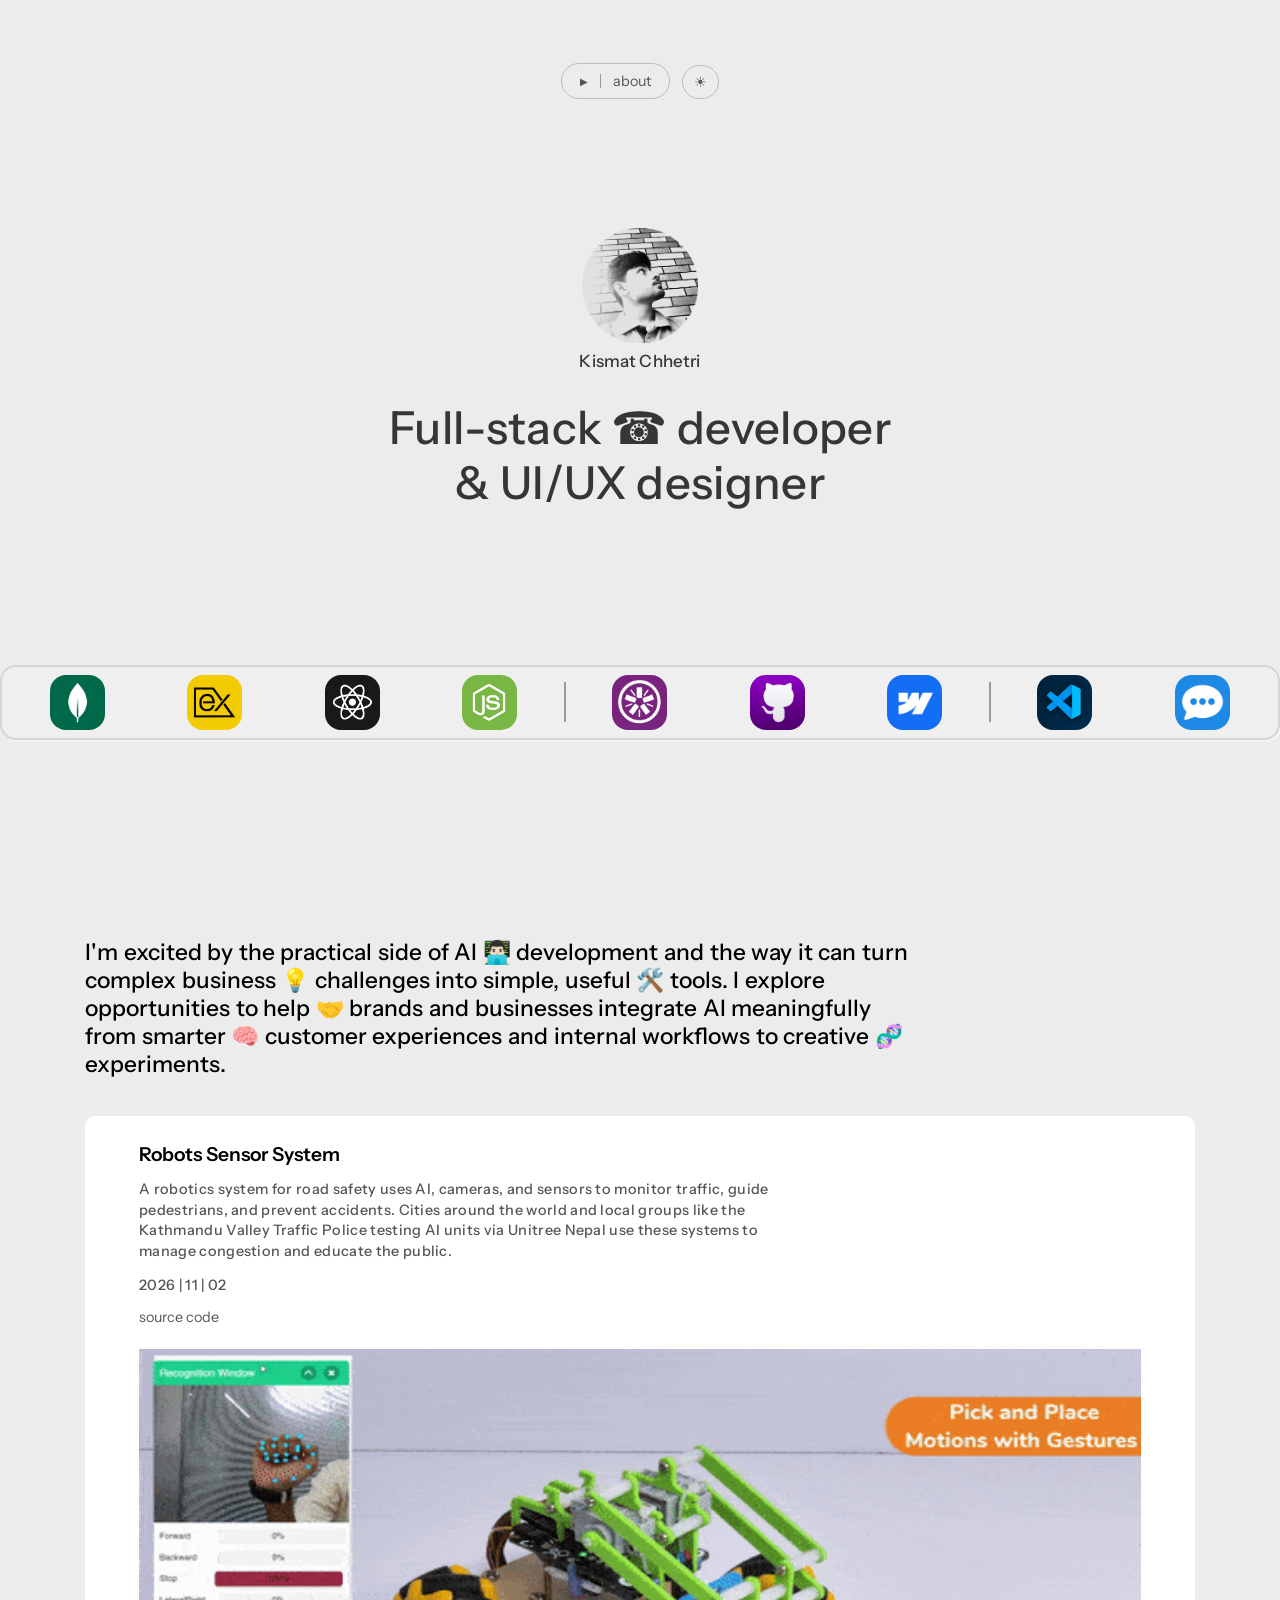
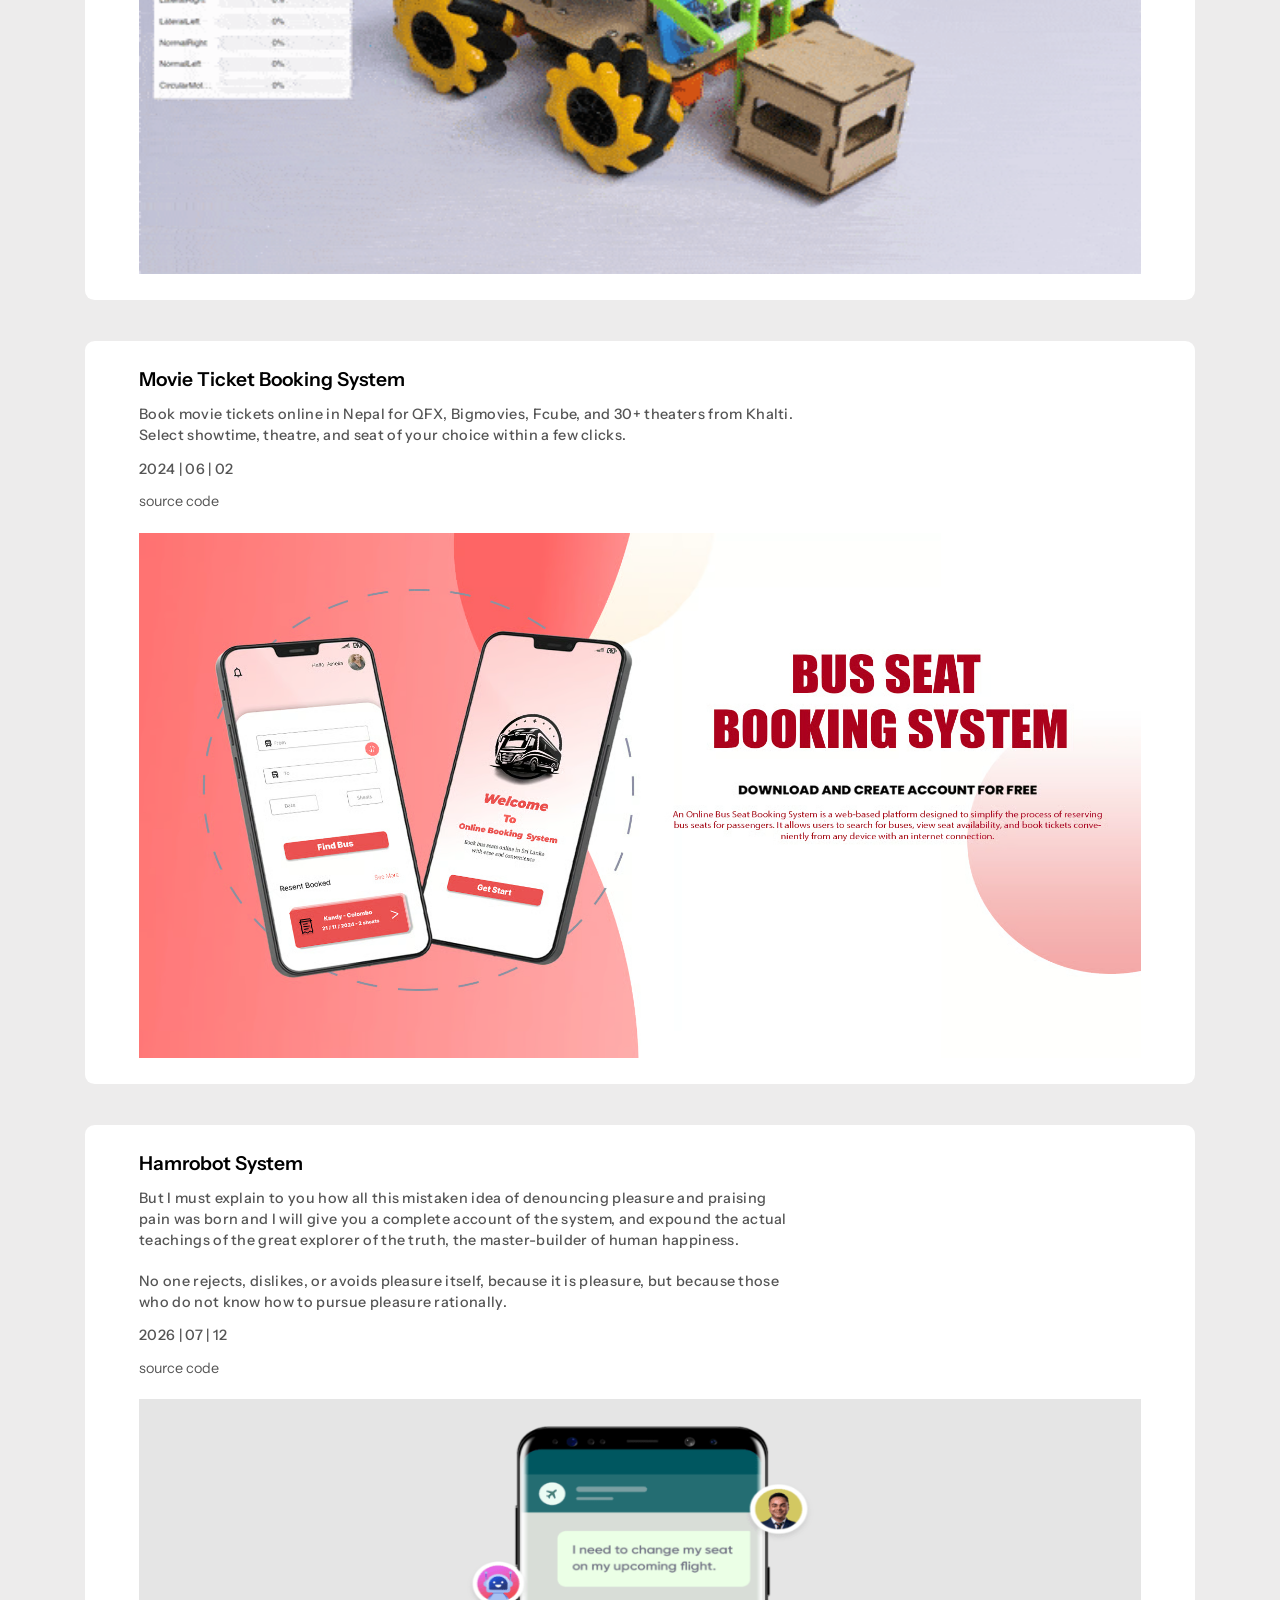
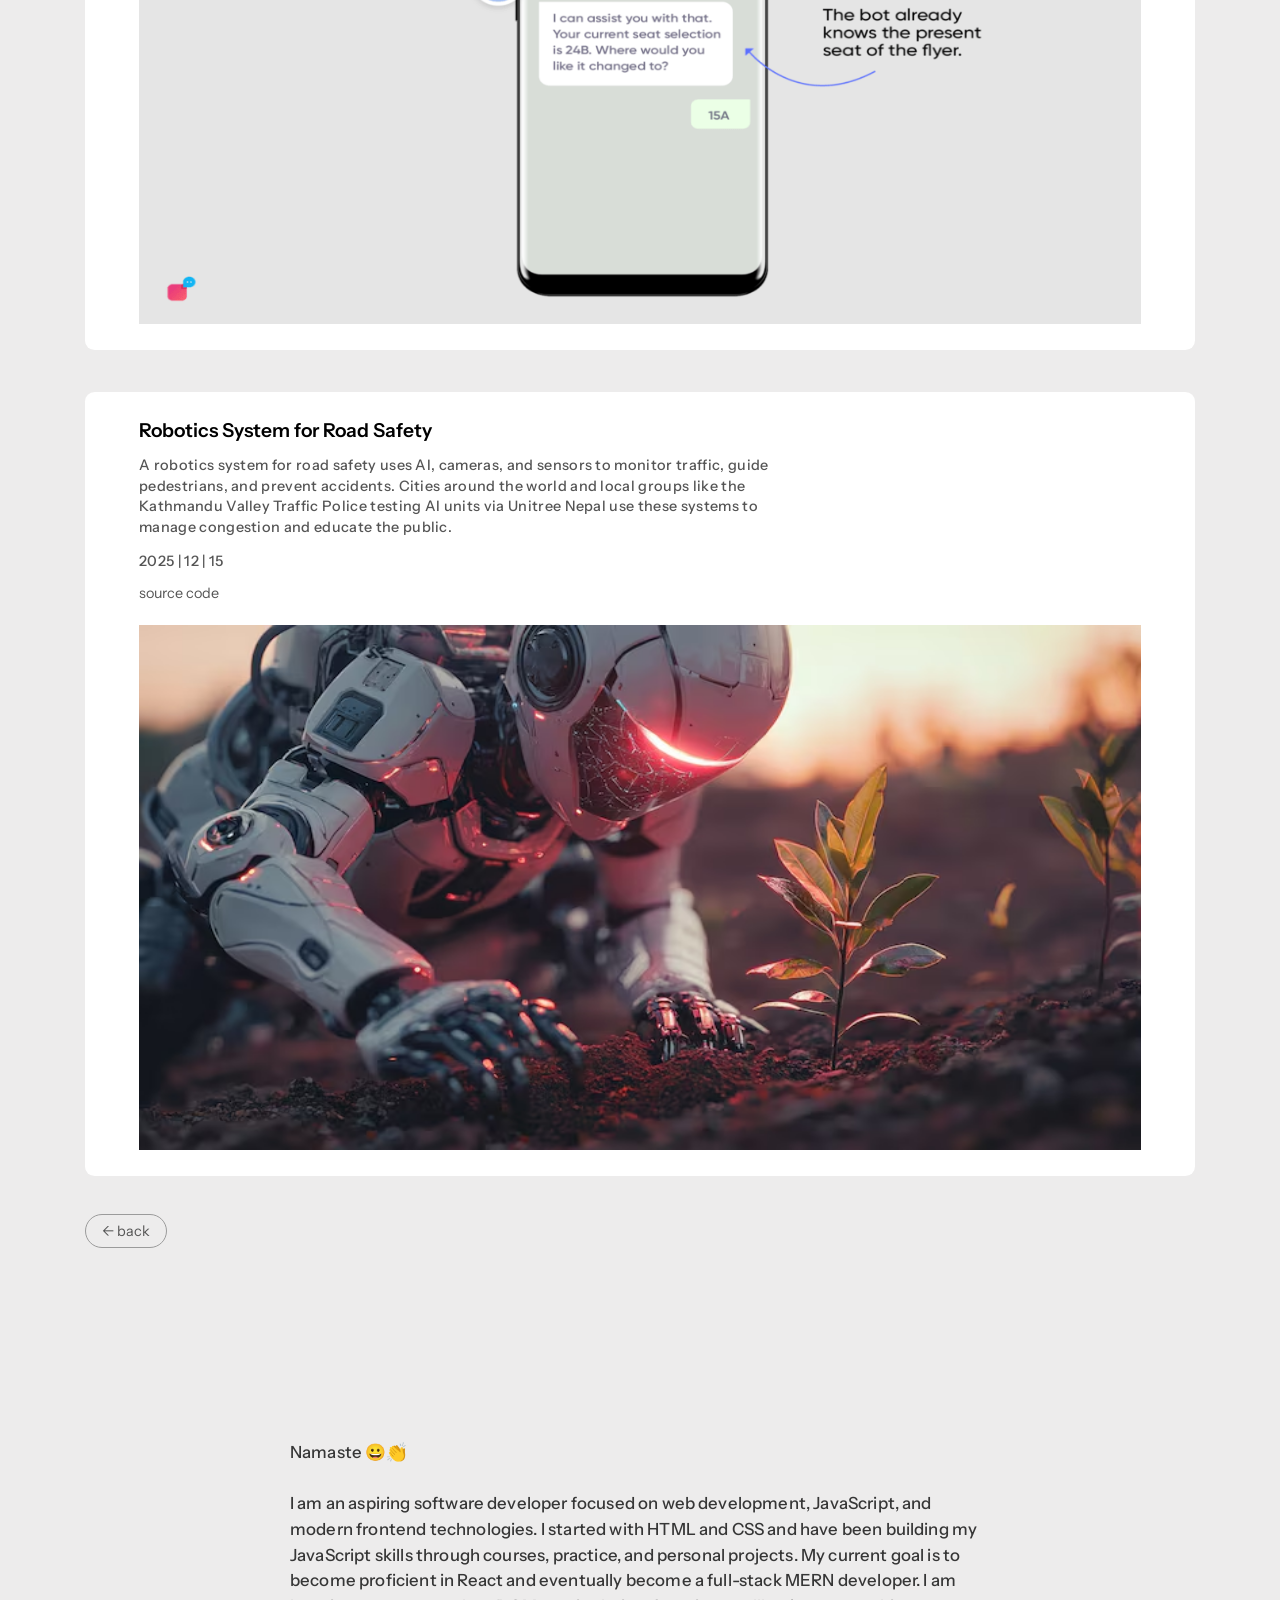
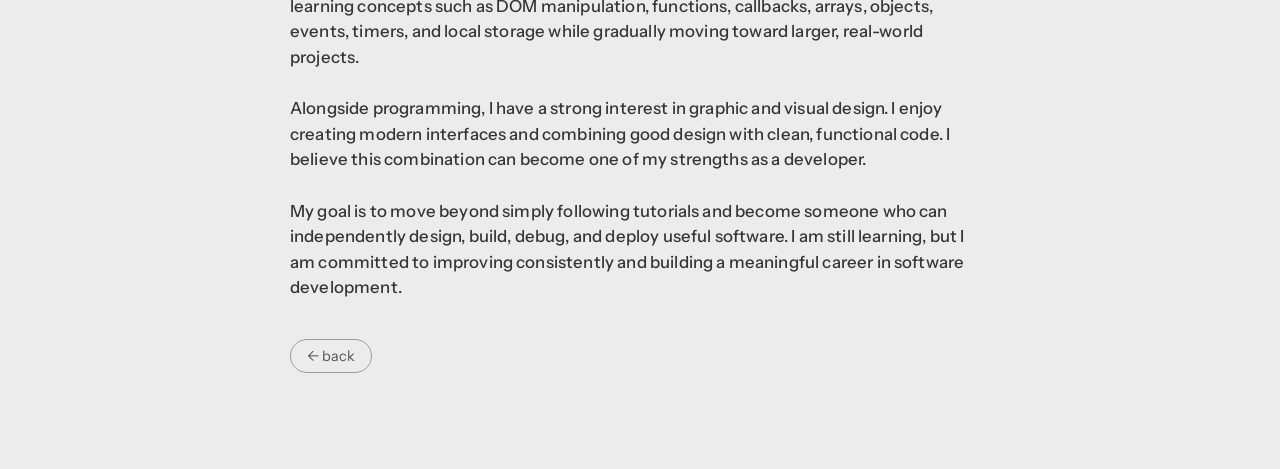
==== index.html @ e12949d9 "audio loop and spike image made" ====
<!DOCTYPE html>
<html lang="en">
<head>
    <meta charset="UTF-8">
    <meta name="viewport" content="width=device-width, initial-scale=1.0">
    <title>Portfolio</title>
    

    <link rel="preconnect" href="https://fonts.googleapis.com">
    <link rel="preconnect" href="https://fonts.gstatic.com" crossorigin>
    <link href="https://fonts.googleapis.com/css2?family=Instrument+Sans:ital,wght@0,400..700;1,400..700&display=swap" rel="stylesheet">

    <link rel="stylesheet" href="style.css">  <link rel="icon" type="image/x-icon" href="images/icons/favicon.png">


</head>
<body>


    <!-- nav started -->
    <nav>
    <div class="left-nav">
        <ul>
            <li>
                <p class="entity play-button"><span>&#9654;</span></p>
            </li>
            <hr>
            <li>
                <p class="about-link">about</p>
            </li>
        </ul>
    </div>
    <div class="right-nav">
        <p>&#9728;</p>
    </div>
    </nav>


    <header>
    <!-- main started -->
     <main>
    <div class="main-image">
        <img src="images/main-profile.png" alt="Profile Image">
        <h4 class="main-image-h4">Kismat Chhetri</h4>
        <p class="random-message"></p>
    </div>
    <div class="main-text">
        <h1><span>Full-stack</span> <span>&#9742;</span> <span>developer</span></h1>
        <h1>& UI/UX designer</h1>
    </div>
     </main>


     <!-- footer started -->
    <footer>
        <div class="footer-container">

        <div class="footer-skill">
            <img src="images/icons/mangodb.png" alt="">
            <p class="footer-image-text">Figma</p>
        </div>
        <div class="footer-skill">
            <img src="images/icons/express.png" alt="">
            <p class="footer-image-text">Figma</p>
        </div>
        <div class="footer-skill">
            <img src="images/icons/react.png" alt="" >
            <p class="footer-image-text">Figma</p>
        </div>
        <div class="footer-skill">
        <img src="images/icons/node.png" alt="">
        <p class="footer-image-text">Figma</p>
        </div>
        <hr>
        <div class="footer-skill">
            <img src="images/icons/jasmine.png" alt="">
            <p class="footer-image-text">Figma</p>
        </div>
        <div class="footer-skill">
        <img src="images/icons/github.png" alt="">
        <p class="footer-image-text">Figma</p>
        </div>
        <div class="footer-skill">
        <img src="images/icons/webflow.png" alt="">
        <p class="footer-image-text">Figma</p>  
        </div>
        <hr>
        <div class="footer-skill">
        <img src="images/icons/vscode.png" alt="">
        <p class="footer-image-text">Figma</p>    
        </div>

        <div class="footer-skill">
        <img src="images/icons/message.png" alt="">
        <p class="footer-image-text">Figma</p>   
        </div>

        </div>
    </footer>
   </header>
   

   <!-- section started -->
   
   <section>
    <div class="section-top-text">
        <h2>I'm excited by the practical side of AI 👨🏻‍💻 development and the way it can turn complex business 💡 challenges into simple, useful 🛠️ tools. I explore opportunities to help 🤝 brands and businesses integrate AI meaningfully from smarter 🧠 customer experiences and internal workflows to creative 🧬 experiments.</h2>
    </div>
    
    <div class="section-projects">

    <!-- from script -->

    </div>

    <div class="section-back">
        <button><p>&#8592; back</p></button>
    </div>
    </section>
     
    <article>
    <div class="about-text">
     <h4>Namaste 😀👏
        <br><br>
        I am an aspiring software developer focused on web development, JavaScript, and modern frontend technologies. I started with HTML and CSS and have been building my JavaScript skills through courses, practice, and personal projects.

    My current goal is to become proficient in React and eventually become a full-stack MERN developer. I am learning concepts such as DOM manipulation, functions, callbacks, arrays, objects, events, timers, and local storage while gradually moving toward larger, real-world projects.
    <br><br>
    Alongside programming, I have a strong interest in graphic and visual design. I enjoy creating modern interfaces and combining good design with clean, functional code. I believe this combination can become one of my strengths as a developer.
    <br><br>
    My goal is to move beyond simply following tutorials and become someone who can independently design, build, debug, and deploy useful software. I am still learning, but I am committed to improving consistently and building a meaningful career in software development.</h4>
    </div>

      <div class="section-back last-button">
        <button><p>&#8592; back</p></button>
    </div>
    </article>

    <script src="mode.js"></script>
    <script src="button-click-effect.js"></script>
    <script src="messages.js"></script>
    <script src="script.js"></script>
</body>
</html>
---- style.css ----
@import "toggle.css";

*{
    box-sizing: border-box;
    padding: 0;
    margin: 0;
    scroll-behavior: smooth;
    list-style: none;
    text-decoration: none;
    font-family: "Instrument Sans", sans-serif;
}

:root{
     --background-color:#edecec;
     --p-color: #555555;
    --nav-border-color:rgb(155, 155, 155);
    --h1-color: rgb(54, 54, 54);
    --h4-color: rgb(58, 58, 58);
     --p-font: 0.9rem;
}

body{
    background-color: var(--background-color);
}

p{
    color: var(--p-color);
    cursor: pointer;
    font-size: var(--p-font);
}

h1{
    color: var(--h1-color);
    font-weight: 500;
    font-size: 1.7rem;
    font-size: clamp(1.7rem, 1.3199999999999998rem + 1.9000000000000004vw, 3.6rem);
    letter-spacing:0.02rem;
    text-align: center;
    
}
h2{
    font-size: 1rem;
    font-size: clamp(1rem, 0.86rem + 0.7vw, 1.7rem);
    font-weight: 500;
    word-spacing: 0.1rem;
    width:75%;
}
h3{
    font-size: 1.125rem;
    font-size: clamp(1.125rem, 1.1rem + 0.125vw, 1.25rem);
    font-weight: 600;
}
h4{
    font-weight:500;
    font-size: 1rem;
    font-size: clamp(1rem, 0.98rem + 0.10000000000000009vw, 1.1rem);
    letter-spacing: 0.01rem;
    text-align: center;
    color: var(--h1-color);
}

h5{
    color: var(--p-color);
    cursor: pointer;
    font-size: var(--p-font);
    font-weight: 500;
}

.entity{
    font-size: 0.6rem;
}
nav hr{
    border: none;
    background-color:var(--nav-border-color);
    width: 0.8px;
    height: 14px;

}
/* nav css started*/
nav{
    height: 11vh;
    display: flex;
    justify-content: center;
    align-items: end;
    gap: 12px;
    /* background-color: gainsboro; */
}
nav ul {
    display: flex;
    align-items: center;
    padding: 4px 12px;
    gap: 6px;
    background-color: rgba(237, 237, 237, 0.5);
    border: 1px solid  rgb(189, 189, 189);
    border-radius: 2rem;
}
nav ul li p{
    padding: 4px 6px;
    border-radius: 2rem;
}
nav ul li p:hover, .right-nav p:hover{
    background-color: #e1e1e1;
}

.right-nav{
    display: flex;
    align-items: center;
    justify-content: center;
    padding: 6px 9px;
    background-color: rgba(237, 237, 237, 0.5);
    border: 1px solid  rgb(189, 189, 189);
    border-radius: 2rem;
}
.right-nav p{
    padding: 1px 2px;
    border-radius: 2rem;
}

.play-button img{
    height: 14px;
    width: 14px;
}
/* main css started */
main{
    height:60vh;
    display: flex;
    flex-direction: column;
    align-items: center;
    justify-content: center;
    gap: 1.8rem;
    /* background-color: green; */
}

.main-image img{
    height: 115px;
    width: 115x;
    cursor: pointer;
}

.main-text h1{
    text-align: center;
}
.main-image{
    display: flex;
    flex-direction: column;
    align-items: center;
    justify-content: center;
    position: relative;
}
.random-message{
    background-color: rgba(207, 207, 207,0.4);
    border-bottom-left-radius: 1rem;
    border-top-right-radius: 1rem;
    padding: 8px 12px;
    position: absolute;
    top: -25%;
    left: -62%;
    display: none;
}
.main-image h4{
    margin-top: 0.5rem;
}


/* footer css started */

footer{
    height: 25vh;
}
.footer-container{
    display: grid;
    justify-self: center;
    padding: 8px 10px;
    margin-top: 1.6rem;
    background-color: rgb(241 241 241 / 70%);
    border: 2px solid rgb(212 212 212);
    box-shadow: 2px 2px 1px rgb(244, 244, 244);
    border-radius: 1rem;
   
    @media (width >= 200px){
    grid-template-columns: repeat(4,1fr);
    column-gap: 28px;
    row-gap: 22px;
    }
    @media (width >= 600px){
    grid-template-columns: repeat(4,1fr) 7px repeat(3,1fr) 7px repeat(2,1fr);
    gap: 6px;
    }
   
}
footer hr{
    align-self: center;
    justify-self: center;
    border: none;
    background-color:var(--nav-border-color);
    height: 40px;
    width: 1.6px;
    
}
footer img{
    height: 55px;
    width: 55px;
    transition: 0.3s ease-in-out;
    border-radius: 1rem;
}
.footer-skill{
    display: flex;
    flex-direction: column;
    justify-content: center;
    align-items: center;
    cursor: pointer;

}
.footer-skill:hover{
    padding: 0px 0.6px;
    transform: translateX(1.5px);
    transition: 0.4s ease-in-out;
}
.footer-skill img:hover{
    transform: scale(1.06);
}
.footer-image-text{
    display: none;
}


/* section css started */
section{
    display: grid;
    justify-content: center;

    margin-top: 3rem;
    row-gap: 2.4rem;

    @media(width >=200px){
    grid-template-columns: 24px 1fr 24px;
    }
    @media(width >=600px){
    grid-template-columns: 54px 1fr 54px;
    }
    @media(width >=1200px){
    grid-template-columns: 1fr 1110px 1fr;
    }
}

.section-top-text{
  grid-column: 2/3;

}
.section-projects{
  grid-column: 2/3;
  display: grid;
  gap: 2.6rem;
  
}

.section-projects-list{
    background-color: rgb(255, 255, 255);
    padding: 26px 54px;
    border-radius: 0.6rem;
    display: grid;
    gap: 0.8rem;
}
.section-projects-list h5{
  width: 66%;
  letter-spacing: 0.02rem;
  line-height: 1.3rem;
}

.section-projects-list img{
 width: 100%;
 height: 525px;
 margin-top: 0.6rem;
}

.section-back{
  grid-column: 2/3;
}
.section-back button{
    padding: 7px 16px;
	border: 1px solid var(--nav-border-color);
    border-radius:2rem ;
    background: none;
    margin-bottom: 6rem;
}


/* header{
    display:none ;
}

section{
    display:none ;
} */


/* article css started */
article{

  display: grid;
  margin-top: 6rem;
  row-gap: 2.4rem;

  @media(width >=200px){
  grid-template-columns: 34px 1fr 34px;
  }
  @media(width >=600px){
  grid-template-columns: 100px 1fr 100px;
  }
  @media(width >=1200px){
  grid-template-columns: 1fr 700px 1fr;
  }
}

.about-text{
    grid-column: 2/3;
}
.about-text h4{
    text-align:start;
    line-height: 1.6rem;
    font-weight: 500;
    font-size: 1rem;
    font-size: clamp(1rem, 0.984rem + 0.08000000000000007vw, 1.08rem);
}


/* responsive started */
@media (width <= 900px){
  
.main-image img {
    height: 90px;
    width: 90px;
}
.section-projects-list {
    padding: 20px 24px;
}
.section-projects-list h5{
  width: 95%;
}
h2{
    width:90%;
}
.section-projects-list img {
    height: auto;
}


}
@media (width <= 600px){


.section-projects-list h5{
  width: 98%;
}
footer hr{
    display: none;
}

.main-image img {
    height: 70px;
    width: 70px;
}
h2{
    width:96%;
}
.footer-image-text{
    margin-top: 0.4rem;
    font-size: 0.7rem;
    display: block;
}
.footer-skill img:hover{
    transform: scale(1);
    transform: translateX(0px);

}
.footer-skill:hover{
    padding: 0px 0px;
    transition: 0s ease-in-out;
}
nav{
    height: 10vh;
    /* background-color: red; */
}
main {
    height: 38vh;
    gap: 0.8rem;
    
    /* background-color: green; */
}
footer{
    height: 52vh;
    /* background-color: yellow; */
}
  .footer-container {
    margin-top: 0px;
    border: none;
    background: none;
    box-shadow: 0px 0px 0px black;
}

}
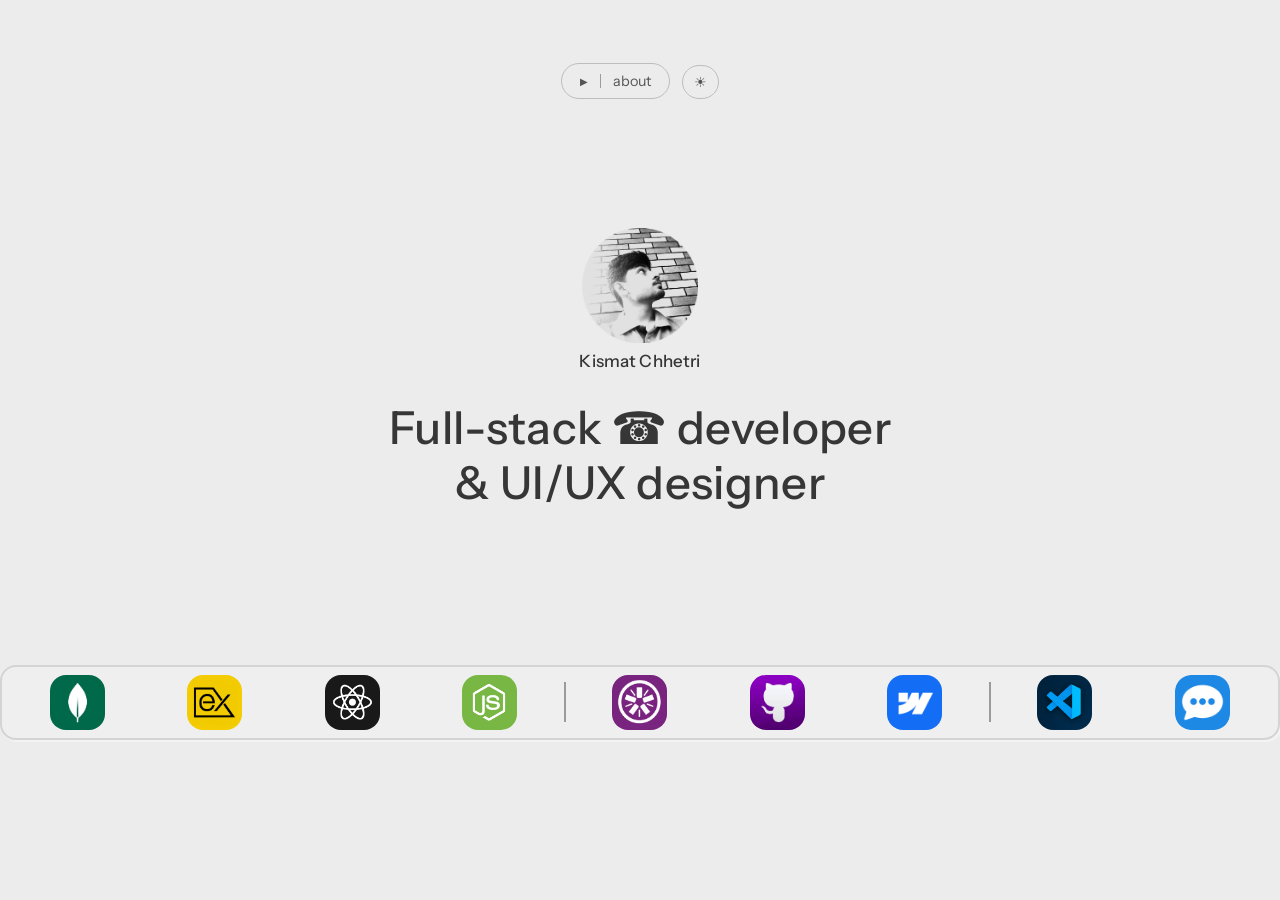
==== commit f4b2e0bc: "section and article page removed" ====
--- a/index.html
+++ b/index.html
@@ -1,144 +1,102 @@
-<!DOCTYPE html>
+<!doctype html>
 <html lang="en">
-<head>
-    <meta charset="UTF-8">
-    <meta name="viewport" content="width=device-width, initial-scale=1.0">
+  <head>
+    <meta charset="UTF-8" />
+    <meta name="viewport" content="width=device-width, initial-scale=1.0" />
     <title>Portfolio</title>
-    
 
-    <link rel="preconnect" href="https://fonts.googleapis.com">
-    <link rel="preconnect" href="https://fonts.gstatic.com" crossorigin>
-    <link href="https://fonts.googleapis.com/css2?family=Instrument+Sans:ital,wght@0,400..700;1,400..700&display=swap" rel="stylesheet">
+    <link rel="preconnect" href="https://fonts.googleapis.com" />
+    <link rel="preconnect" href="https://fonts.gstatic.com" crossorigin />
+    <link
+      href="https://fonts.googleapis.com/css2?family=Instrument+Sans:ital,wght@0,400..700;1,400..700&display=swap"
+      rel="stylesheet"
+    />
 
-    <link rel="stylesheet" href="style.css">  <link rel="icon" type="image/x-icon" href="images/icons/favicon.png">
-
-
-</head>
-<body>
-
-
+    <link rel="stylesheet" href="style.css" />
+    <link rel="icon" type="image/x-icon" href="images/icons/favicon.png" />
+  </head>
+  <body>
     <!-- nav started -->
     <nav>
-    <div class="left-nav">
+      <div class="left-nav">
         <ul>
-            <li>
-                <p class="entity play-button"><span>&#9654;</span></p>
-            </li>
-            <hr>
-            <li>
-                <p class="about-link">about</p>
-            </li>
+          <li>
+            <p class="entity play-button"><span>&#9654;</span></p>
+          </li>
+          <hr />
+          <li>
+            <p class="about-link">about</p>
+          </li>
         </ul>
-    </div>
-    <div class="right-nav">
+      </div>
+      <div class="right-nav">
         <p>&#9728;</p>
-    </div>
+      </div>
     </nav>
 
-
-    <header>
     <!-- main started -->
-     <main>
-    <div class="main-image">
-        <img src="images/main-profile.png" alt="Profile Image">
+    <main>
+      <div class="main-image">
+        <img src="images/main-profile.png" alt="Profile Image" />
         <h4 class="main-image-h4">Kismat Chhetri</h4>
         <p class="random-message"></p>
-    </div>
-    <div class="main-text">
-        <h1><span>Full-stack</span> <span>&#9742;</span> <span>developer</span></h1>
+      </div>
+      <div class="main-text">
+        <h1>
+          <span>Full-stack</span> <span>&#9742;</span> <span>developer</span>
+        </h1>
         <h1>& UI/UX designer</h1>
-    </div>
-     </main>
+      </div>
+    </main>
 
-
-     <!-- footer started -->
+    <!-- footer started -->
     <footer>
-        <div class="footer-container">
-
+      <div class="footer-container">
         <div class="footer-skill">
-            <img src="images/icons/mangodb.png" alt="">
-            <p class="footer-image-text">Figma</p>
+          <img src="images/icons/mangodb.png" alt="" />
+          <p class="footer-image-text">Figma</p>
         </div>
         <div class="footer-skill">
-            <img src="images/icons/express.png" alt="">
-            <p class="footer-image-text">Figma</p>
+          <img src="images/icons/express.png" alt="" />
+          <p class="footer-image-text">Figma</p>
         </div>
         <div class="footer-skill">
-            <img src="images/icons/react.png" alt="" >
-            <p class="footer-image-text">Figma</p>
+          <img src="images/icons/react.png" alt="" />
+          <p class="footer-image-text">Figma</p>
         </div>
         <div class="footer-skill">
-        <img src="images/icons/node.png" alt="">
-        <p class="footer-image-text">Figma</p>
+          <img src="images/icons/node.png" alt="" />
+          <p class="footer-image-text">Figma</p>
         </div>
-        <hr>
+        <hr />
         <div class="footer-skill">
-            <img src="images/icons/jasmine.png" alt="">
-            <p class="footer-image-text">Figma</p>
+          <img src="images/icons/jasmine.png" alt="" />
+          <p class="footer-image-text">Figma</p>
         </div>
         <div class="footer-skill">
-        <img src="images/icons/github.png" alt="">
-        <p class="footer-image-text">Figma</p>
+          <img src="images/icons/github.png" alt="" />
+          <p class="footer-image-text">Figma</p>
         </div>
         <div class="footer-skill">
-        <img src="images/icons/webflow.png" alt="">
-        <p class="footer-image-text">Figma</p>  
+          <img src="images/icons/webflow.png" alt="" />
+          <p class="footer-image-text">Figma</p>
         </div>
-        <hr>
+        <hr />
         <div class="footer-skill">
-        <img src="images/icons/vscode.png" alt="">
-        <p class="footer-image-text">Figma</p>    
+          <img src="images/icons/vscode.png" alt="" />
+          <p class="footer-image-text">Figma</p>
         </div>
 
         <div class="footer-skill">
-        <img src="images/icons/message.png" alt="">
-        <p class="footer-image-text">Figma</p>   
+          <img src="images/icons/message.png" alt="" />
+          <p class="footer-image-text">Figma</p>
         </div>
-
-        </div>
+      </div>
     </footer>
-   </header>
-   
-
-   <!-- section started -->
-   
-   <section>
-    <div class="section-top-text">
-        <h2>I'm excited by the practical side of AI 👨🏻‍💻 development and the way it can turn complex business 💡 challenges into simple, useful 🛠️ tools. I explore opportunities to help 🤝 brands and businesses integrate AI meaningfully from smarter 🧠 customer experiences and internal workflows to creative 🧬 experiments.</h2>
-    </div>
-    
-    <div class="section-projects">
-
-    <!-- from script -->
-
-    </div>
-
-    <div class="section-back">
-        <button><p>&#8592; back</p></button>
-    </div>
-    </section>
-     
-    <article>
-    <div class="about-text">
-     <h4>Namaste 😀👏
-        <br><br>
-        I am an aspiring software developer focused on web development, JavaScript, and modern frontend technologies. I started with HTML and CSS and have been building my JavaScript skills through courses, practice, and personal projects.
-
-    My current goal is to become proficient in React and eventually become a full-stack MERN developer. I am learning concepts such as DOM manipulation, functions, callbacks, arrays, objects, events, timers, and local storage while gradually moving toward larger, real-world projects.
-    <br><br>
-    Alongside programming, I have a strong interest in graphic and visual design. I enjoy creating modern interfaces and combining good design with clean, functional code. I believe this combination can become one of my strengths as a developer.
-    <br><br>
-    My goal is to move beyond simply following tutorials and become someone who can independently design, build, debug, and deploy useful software. I am still learning, but I am committed to improving consistently and building a meaningful career in software development.</h4>
-    </div>
-
-      <div class="section-back last-button">
-        <button><p>&#8592; back</p></button>
-    </div>
-    </article>
 
     <script src="mode.js"></script>
     <script src="button-click-effect.js"></script>
     <script src="messages.js"></script>
     <script src="script.js"></script>
-</body>
-</html>+  </body>
+</html>
--- a/style.css
+++ b/style.css
@@ -224,104 +224,8 @@
 }
 
 
-/* section css started */
-section{
-    display: grid;
-    justify-content: center;
-
-    margin-top: 3rem;
-    row-gap: 2.4rem;
-
-    @media(width >=200px){
-    grid-template-columns: 24px 1fr 24px;
-    }
-    @media(width >=600px){
-    grid-template-columns: 54px 1fr 54px;
-    }
-    @media(width >=1200px){
-    grid-template-columns: 1fr 1110px 1fr;
-    }
-}
-
-.section-top-text{
-  grid-column: 2/3;
-
-}
-.section-projects{
-  grid-column: 2/3;
-  display: grid;
-  gap: 2.6rem;
-  
-}
-
-.section-projects-list{
-    background-color: rgb(255, 255, 255);
-    padding: 26px 54px;
-    border-radius: 0.6rem;
-    display: grid;
-    gap: 0.8rem;
-}
-.section-projects-list h5{
-  width: 66%;
-  letter-spacing: 0.02rem;
-  line-height: 1.3rem;
-}
-
-.section-projects-list img{
- width: 100%;
- height: 525px;
- margin-top: 0.6rem;
-}
-
-.section-back{
-  grid-column: 2/3;
-}
-.section-back button{
-    padding: 7px 16px;
-	border: 1px solid var(--nav-border-color);
-    border-radius:2rem ;
-    background: none;
-    margin-bottom: 6rem;
-}
-
-
-/* header{
-    display:none ;
-}
-
-section{
-    display:none ;
-} */
-
-
-/* article css started */
-article{
-
-  display: grid;
-  margin-top: 6rem;
-  row-gap: 2.4rem;
-
-  @media(width >=200px){
-  grid-template-columns: 34px 1fr 34px;
-  }
-  @media(width >=600px){
-  grid-template-columns: 100px 1fr 100px;
-  }
-  @media(width >=1200px){
-  grid-template-columns: 1fr 700px 1fr;
-  }
-}
-
-.about-text{
-    grid-column: 2/3;
-}
-.about-text h4{
-    text-align:start;
-    line-height: 1.6rem;
-    font-weight: 500;
-    font-size: 1rem;
-    font-size: clamp(1rem, 0.984rem + 0.08000000000000007vw, 1.08rem);
-}
+
+
 
 
 /* responsive started */
@@ -331,27 +235,10 @@
     height: 90px;
     width: 90px;
 }
-.section-projects-list {
-    padding: 20px 24px;
-}
-.section-projects-list h5{
-  width: 95%;
-}
-h2{
-    width:90%;
-}
-.section-projects-list img {
-    height: auto;
-}
-
 
 }
 @media (width <= 600px){
 
-
-.section-projects-list h5{
-  width: 98%;
-}
 footer hr{
     display: none;
 }
@@ -360,9 +247,7 @@
     height: 70px;
     width: 70px;
 }
-h2{
-    width:96%;
-}
+
 .footer-image-text{
     margin-top: 0.4rem;
     font-size: 0.7rem;
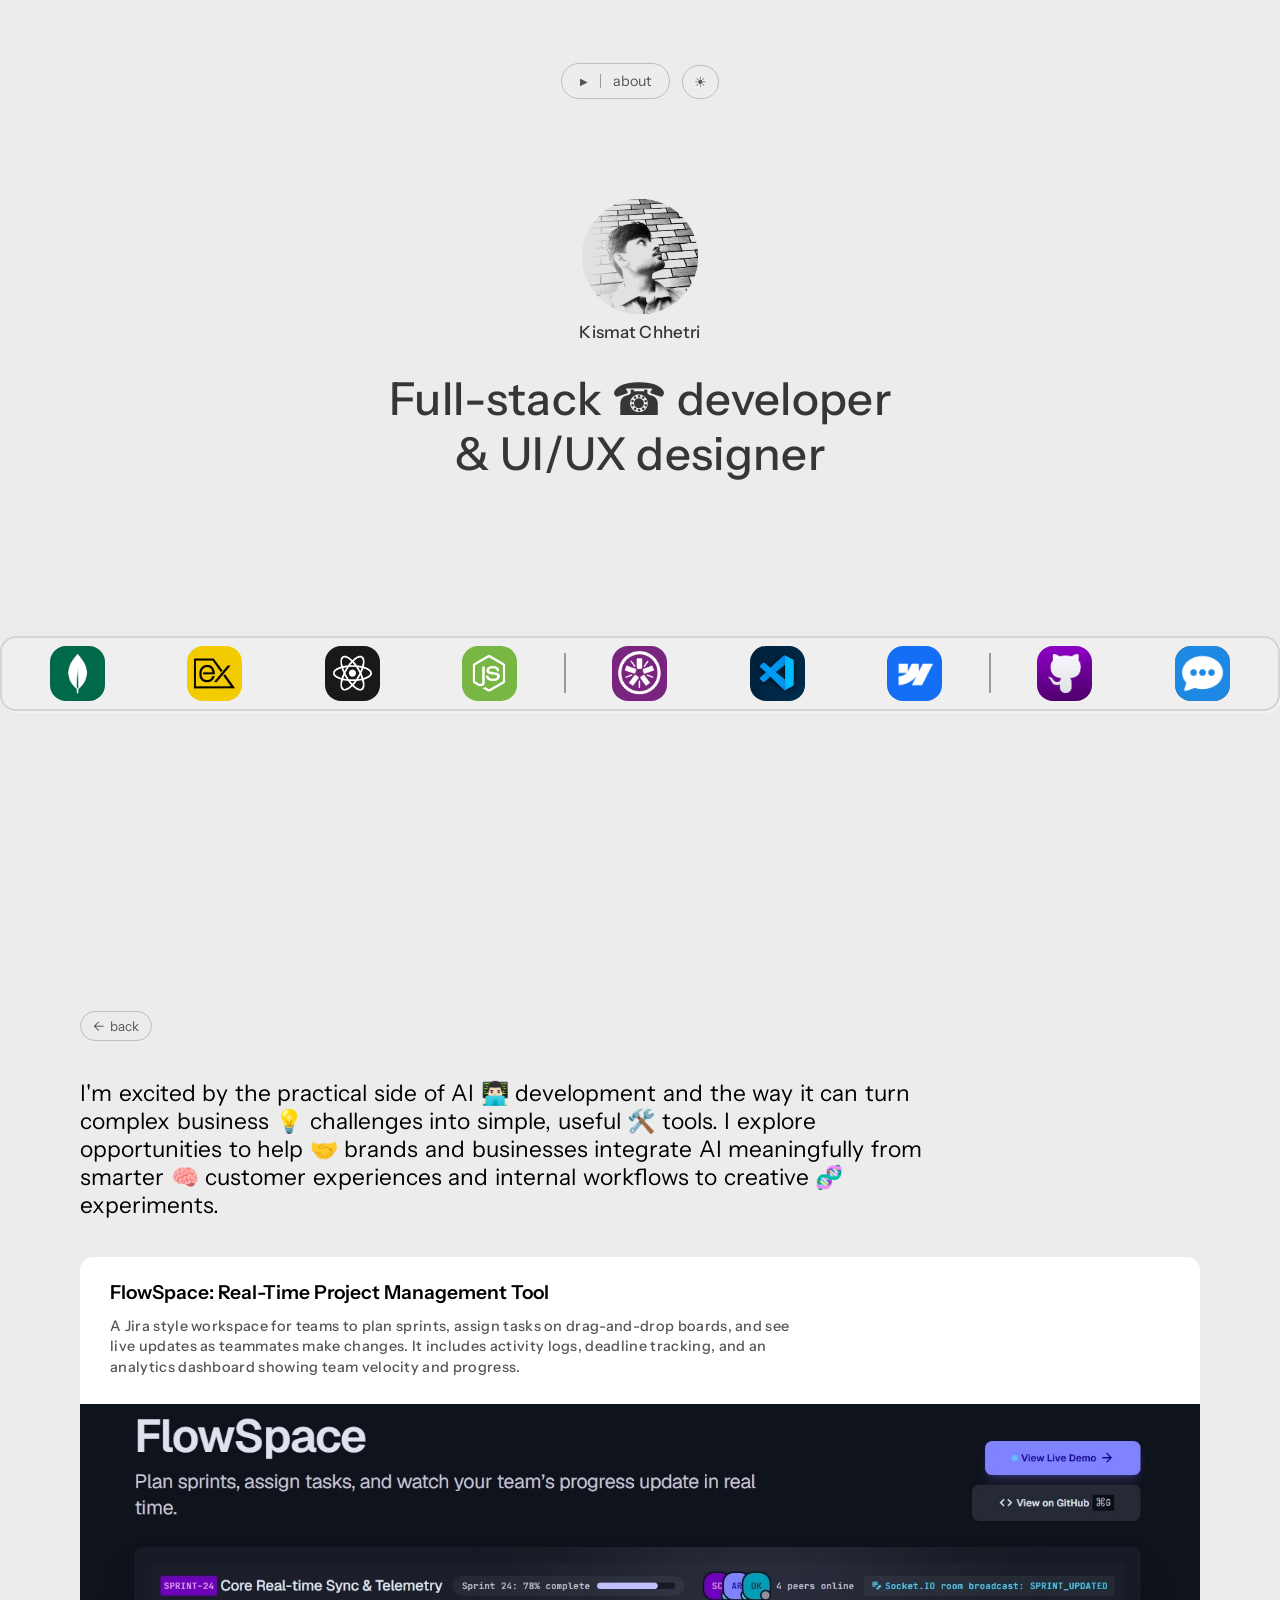
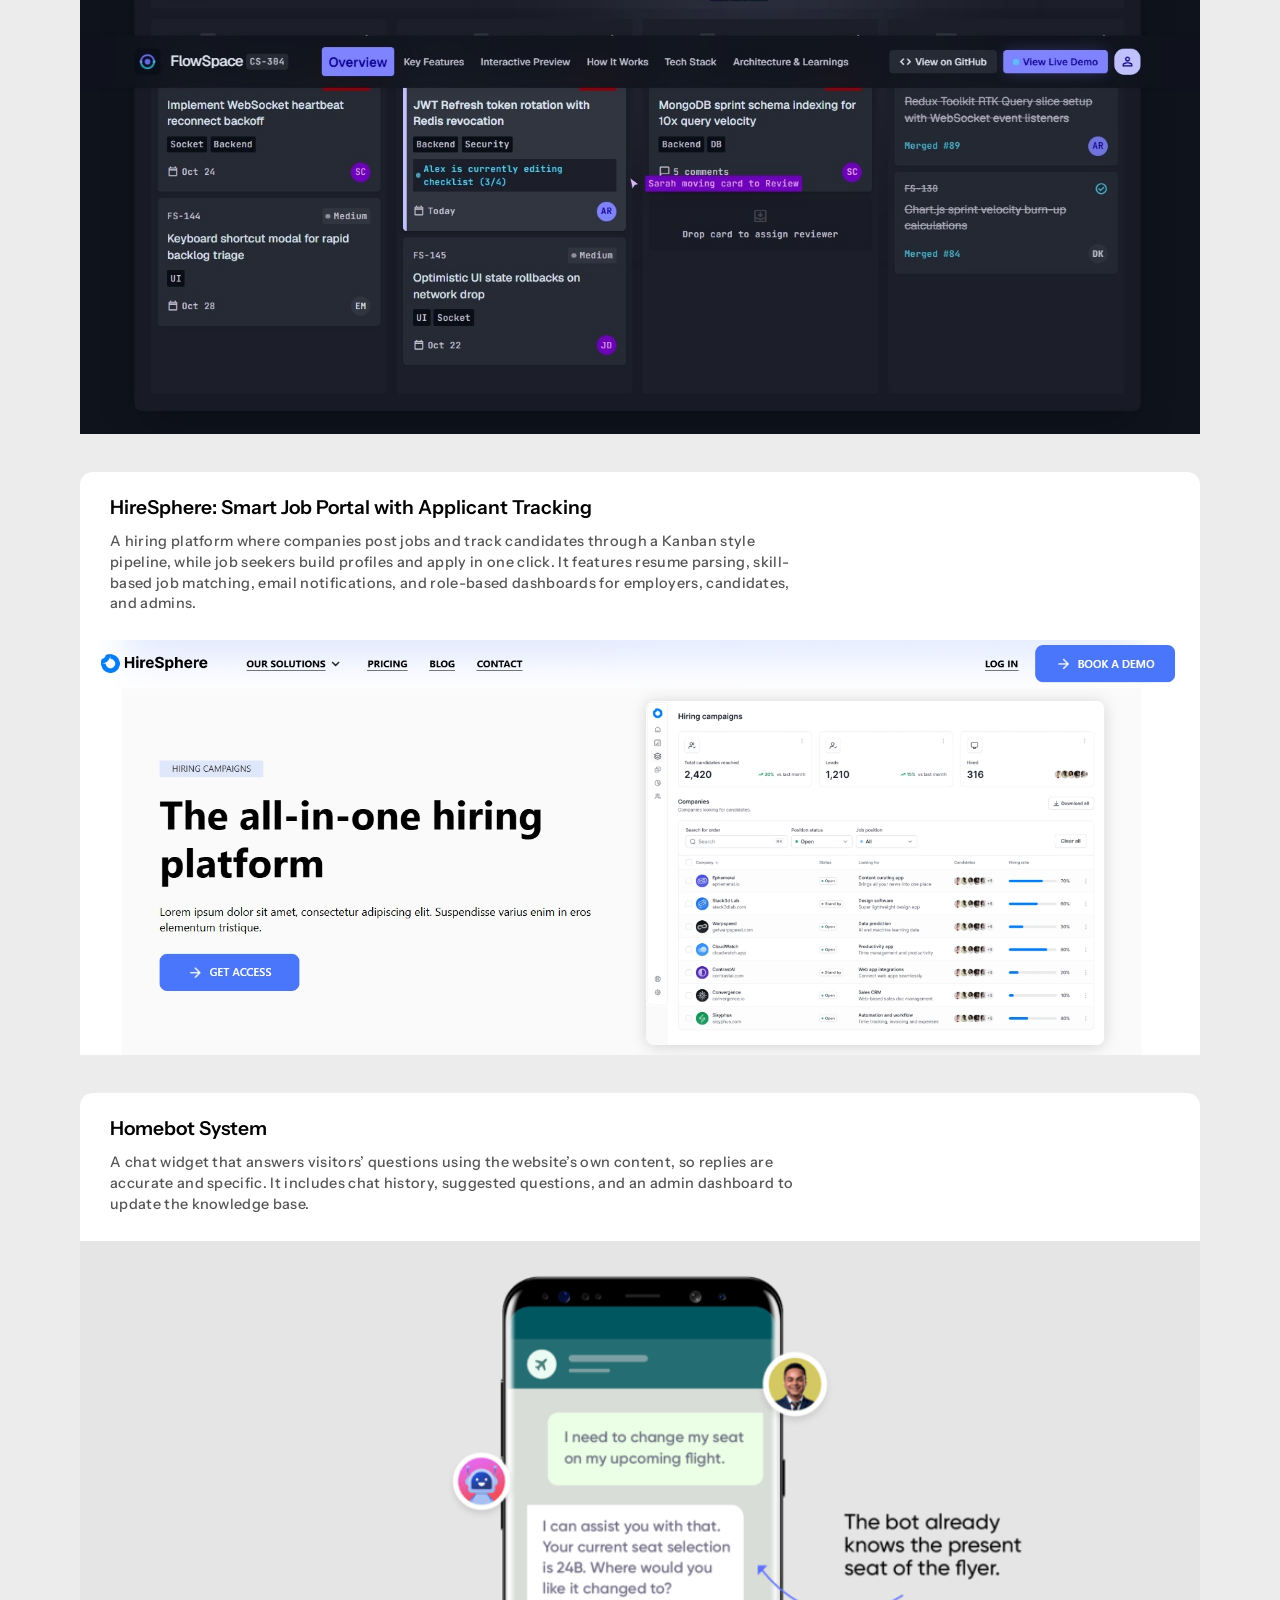
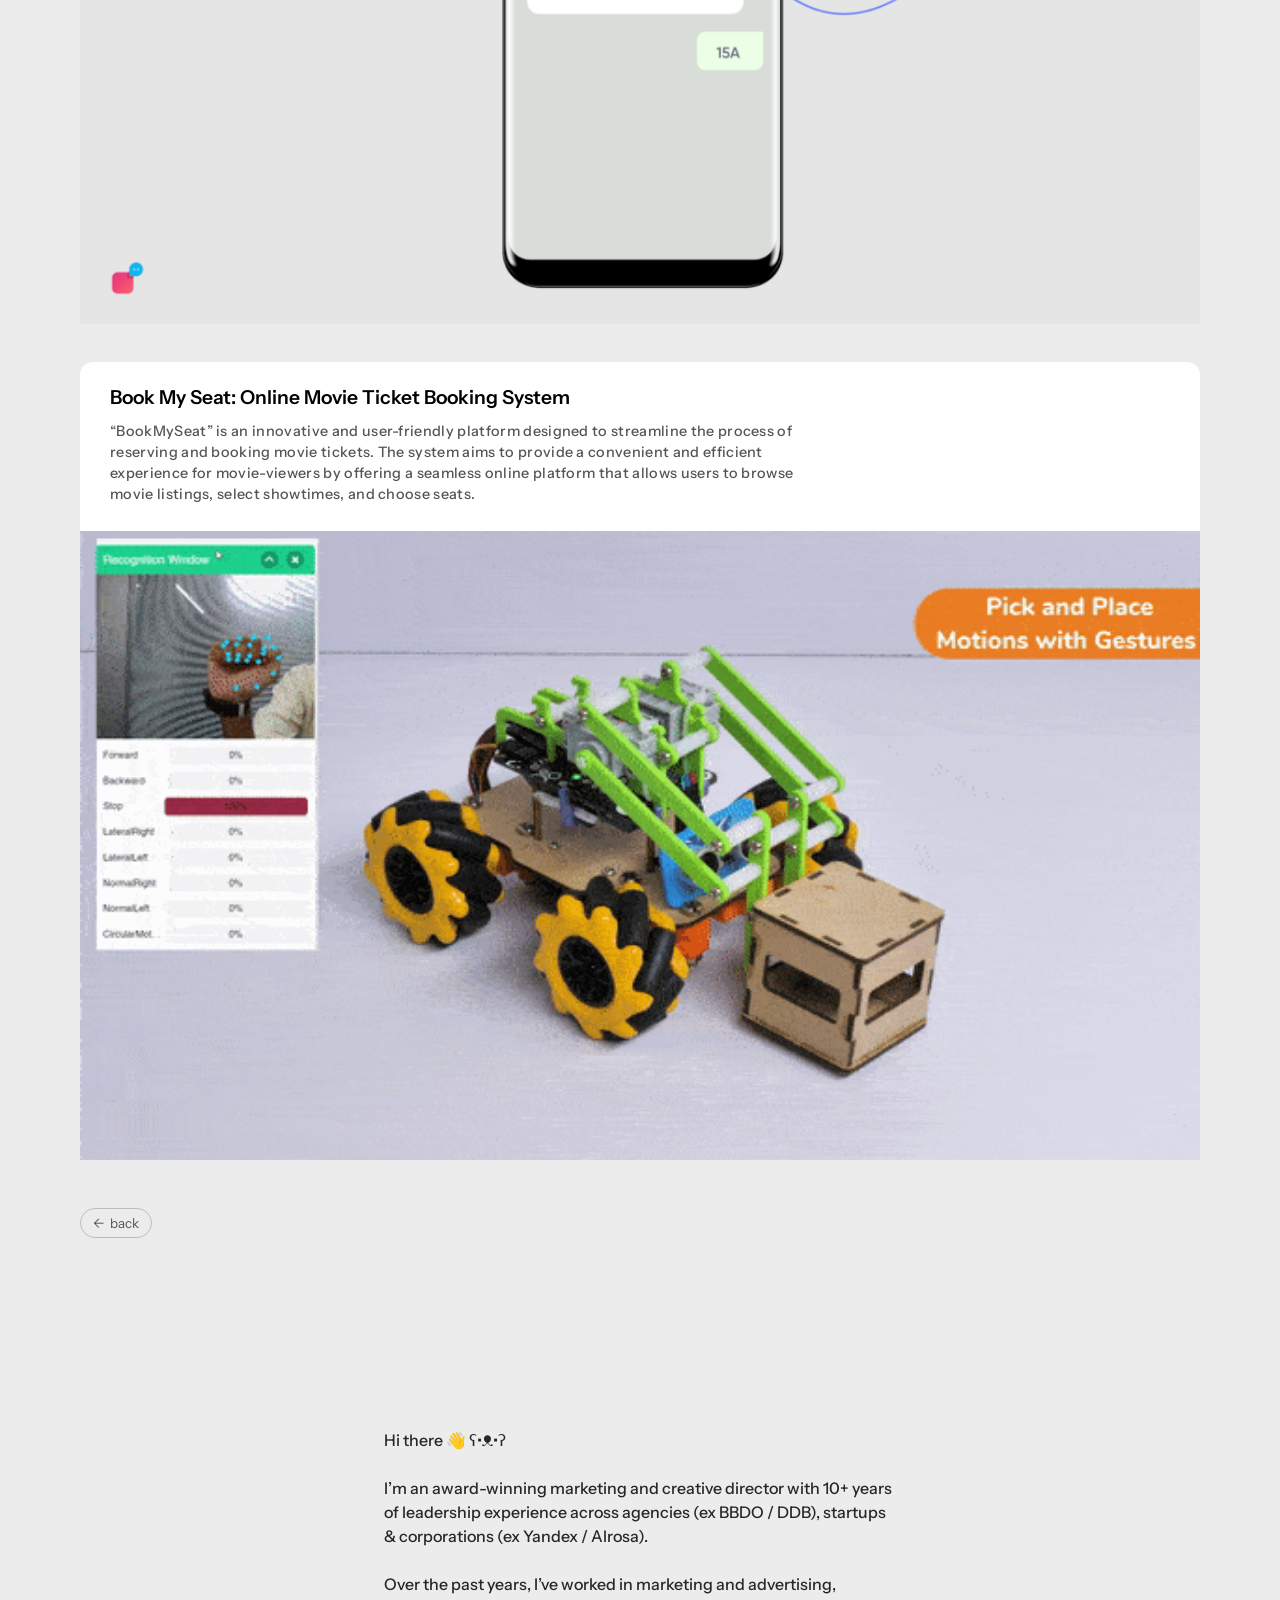
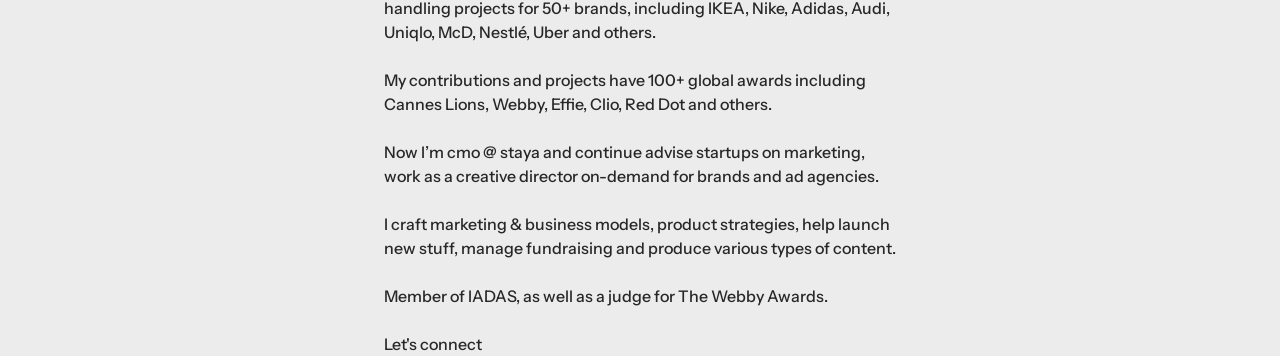
==== commit 1164d7d9: "project section updated" ====
--- a/index.html
+++ b/index.html
@@ -3,7 +3,7 @@
   <head>
     <meta charset="UTF-8" />
     <meta name="viewport" content="width=device-width, initial-scale=1.0" />
-    <title>Portfolio</title>
+    <title>Welcome</title>
 
     <link rel="preconnect" href="https://fonts.googleapis.com" />
     <link rel="preconnect" href="https://fonts.gstatic.com" crossorigin />
@@ -34,6 +34,7 @@
       </div>
     </nav>
 
+    <header>
     <!-- main started -->
     <main>
       <div class="main-image">
@@ -53,50 +54,133 @@
     <footer>
       <div class="footer-container">
         <div class="footer-skill">
-          <img src="images/icons/mangodb.png" alt="" />
-          <p class="footer-image-text">Figma</p>
+          <img src="images/icons/mangodb.jpg" alt="" />
+          <p class="footer-image-text">MangoDB</p>
         </div>
         <div class="footer-skill">
-          <img src="images/icons/express.png" alt="" />
-          <p class="footer-image-text">Figma</p>
+          <img src="images/icons/express.jpg" alt="" />
+          <p class="footer-image-text">Express</p>
         </div>
         <div class="footer-skill">
-          <img src="images/icons/react.png" alt="" />
-          <p class="footer-image-text">Figma</p>
+          <img src="images/icons/react.jpg" alt="" />
+          <p class="footer-image-text">React</p>
         </div>
         <div class="footer-skill">
-          <img src="images/icons/node.png" alt="" />
-          <p class="footer-image-text">Figma</p>
+          <img src="images/icons/node.jpg" alt="" />
+          <p class="footer-image-text">Node</p>
         </div>
         <hr />
         <div class="footer-skill">
-          <img src="images/icons/jasmine.png" alt="" />
-          <p class="footer-image-text">Figma</p>
+          <img src="images/icons/jasmine.jpg" alt="" />
+          <p class="footer-image-text">Jasmine</p>
         </div>
         <div class="footer-skill">
-          <img src="images/icons/github.png" alt="" />
-          <p class="footer-image-text">Figma</p>
+          <img src="images/icons/vscode.jpg" alt="" />
+          <p class="footer-image-text">Vscode</p>
         </div>
         <div class="footer-skill">
-          <img src="images/icons/webflow.png" alt="" />
-          <p class="footer-image-text">Figma</p>
+          <img src="images/icons/webflow.jpg" alt="" />
+          <p class="footer-image-text">Webflow</p>
         </div>
         <hr />
         <div class="footer-skill">
-          <img src="images/icons/vscode.png" alt="" />
-          <p class="footer-image-text">Figma</p>
+          <img src="images/icons/github.jpg" alt="" />
+          <p class="footer-image-text">Github</p>
         </div>
 
         <div class="footer-skill">
-          <img src="images/icons/message.png" alt="" />
+          <img src="images/icons/message.jpg" alt="" />
           <p class="footer-image-text">Figma</p>
         </div>
       </div>
     </footer>
 
-    <script src="mode.js"></script>
-    <script src="button-click-effect.js"></script>
-    <script src="messages.js"></script>
+  </header>
+  
+    <!-- section started -->
+
+    <section>
+
+      <div class="section-button">
+        <button><pre>&#8592;  back</pre></button>
+      </div>
+      
+      <div class="section-main-text">
+        <h2>I'm excited by the practical side of AI 👨🏻‍💻 development and the way it can turn complex business 💡 challenges into simple, useful 🛠️ tools. I explore opportunities to help 🤝 brands and businesses integrate AI meaningfully from smarter 🧠 customer experiences and internal workflows to creative 🧬 experiments.</h2>
+      </div>
+
+      <div class="section-projects">
+        <div class="section-projects-text">
+          <h3>FlowSpace: Real-Time Project Management Tool</h3>
+         <h5>A Jira style workspace for teams to plan sprints, assign tasks on drag-and-drop boards, and see live updates as teammates make changes. It includes activity logs, deadline tracking, and an analytics dashboard showing team velocity and progress.</h5>
+        </div>
+        
+        <img src="images/project1.jpeg" alt="" width="">
+      </div>
+
+      <div class="section-projects">
+        <div class="section-projects-text">
+          <h3>HireSphere: Smart Job Portal with Applicant Tracking</h3>
+          <h5>A hiring platform where companies post jobs and track candidates through a Kanban style pipeline, while job seekers build profiles and apply in one click. It features resume parsing, skill-based job matching, email notifications, and role-based dashboards for employers, candidates, and admins.</h5>
+        </div>
+        
+        <img src="images/project2.jpeg" alt="">
+      </div>
+
+      <div class="section-projects">
+        <div class="section-projects-text">
+          <h3>Homebot System</h3>
+          <h5>A chat widget that answers visitors’ questions using the website’s own content, so replies are accurate and specific. It includes chat history, suggested questions, and an admin dashboard to update the knowledge base.</h5>
+        </div>
+        
+        <img src="images/project3.png" alt="">
+      </div>
+
+      <div class="section-projects">
+        <div class="section-projects-text">
+          <h3>Book My Seat: Online Movie Ticket Booking System</h3>
+          <h5>“BookMySeat” is an innovative and user-friendly platform designed to streamline the process of reserving and booking movie tickets. The system aims to provide a convenient and efficient experience for movie-viewers by offering a seamless online platform that allows users to browse movie listings, select showtimes, and choose seats.</h5>
+        </div>
+        
+        <img src="images/project1.gif" alt="">
+      </div>
+
+      <div class="section-button button-top">
+        <button><pre>&#8592;  back</pre></button>
+      </div>
+    </section>
+    
+    <article>
+      <div class="article-text">
+        <p>Hi there 👋 ʕ•ᴥ•ʔ
+            <br><br>
+            I’m an award-winning marketing and creative director with 10+
+            years of leadership experience across agencies (ex BBDO / DDB),
+            startups & corporations (ex Yandex / Alrosa).
+            <br><br>
+            Over the past years, I’ve worked in marketing and advertising,
+            handling projects for 50+ brands, including IKEA, Nike, Adidas,
+            Audi, Uniqlo, McD, Nestlé, Uber and others.
+            <br><br>
+            My contributions and projects have 100+ global awards including
+            Cannes Lions, Webby, Effie, Clio, Red Dot and others.
+            <br><br>
+            Now I’m cmo @ staya and continue advise startups on marketing,
+            work as a creative director on-demand for brands and ad
+            agencies.
+            <br><br>
+            I craft marketing & business models, product strategies, help
+            launch new stuff, manage fundraising and produce various types
+            of content.
+            <br><br>
+            Member of IADAS, as well as a judge for The Webby Awards.
+            <br><br>
+            Let's connect
+        </p>
+      </div>
+    </article>
+
     <script src="script.js"></script>
+    <script src="randomMessage.js"></script>
   </body>
 </html>
--- a/style.css
+++ b/style.css
@@ -1,286 +1,391 @@
 @import "toggle.css";
 
-*{
-    box-sizing: border-box;
-    padding: 0;
-    margin: 0;
-    scroll-behavior: smooth;
-    list-style: none;
-    text-decoration: none;
-    font-family: "Instrument Sans", sans-serif;
-}
-
-:root{
-     --background-color:#edecec;
-     --p-color: #555555;
-    --nav-border-color:rgb(155, 155, 155);
-    --h1-color: rgb(54, 54, 54);
-    --h4-color: rgb(58, 58, 58);
-     --p-font: 0.9rem;
-}
-
-body{
-    background-color: var(--background-color);
-}
-
-p{
-    color: var(--p-color);
-    cursor: pointer;
-    font-size: var(--p-font);
-}
-
-h1{
-    color: var(--h1-color);
-    font-weight: 500;
-    font-size: 1.7rem;
-    font-size: clamp(1.7rem, 1.3199999999999998rem + 1.9000000000000004vw, 3.6rem);
-    letter-spacing:0.02rem;
-    text-align: center;
-    
-}
-h2{
-    font-size: 1rem;
-    font-size: clamp(1rem, 0.86rem + 0.7vw, 1.7rem);
-    font-weight: 500;
-    word-spacing: 0.1rem;
-    width:75%;
-}
-h3{
-    font-size: 1.125rem;
-    font-size: clamp(1.125rem, 1.1rem + 0.125vw, 1.25rem);
-    font-weight: 600;
-}
-h4{
-    font-weight:500;
-    font-size: 1rem;
-    font-size: clamp(1rem, 0.98rem + 0.10000000000000009vw, 1.1rem);
-    letter-spacing: 0.01rem;
-    text-align: center;
-    color: var(--h1-color);
-}
-
-h5{
-    color: var(--p-color);
-    cursor: pointer;
-    font-size: var(--p-font);
-    font-weight: 500;
-}
-
-.entity{
-    font-size: 0.6rem;
-}
-nav hr{
-    border: none;
-    background-color:var(--nav-border-color);
-    width: 0.8px;
-    height: 14px;
-
-}
-/* nav css started*/
-nav{
-    height: 11vh;
-    display: flex;
-    justify-content: center;
-    align-items: end;
-    gap: 12px;
-    /* background-color: gainsboro; */
+* {
+  box-sizing: border-box;
+  padding: 0;
+  margin: 0;
+  scroll-behavior: smooth;
+  list-style: none;
+  text-decoration: none;
+  font-family: "Instrument Sans", sans-serif;
+}
+
+:root {
+  --background-color: #edecec;
+  --p-color: #555555;
+  --nav-border-color: rgb(155, 155, 155);
+  --h1-color: rgb(54, 54, 54);
+  --h4-color: rgb(58, 58, 58);
+  --p-font: 0.9rem;
+}
+
+body {
+  background-color: var(--background-color);
+}
+
+p {
+  color: var(--p-color);
+  cursor: pointer;
+  font-size: var(--p-font);
+}
+
+h1 {
+  color: var(--h1-color);
+  font-weight: 500;
+  font-size: 1.7rem;
+  font-size: clamp(
+    1.7rem,
+    1.3199999999999998rem + 1.9000000000000004vw,
+    3.6rem
+  );
+  letter-spacing: 0.02rem;
+  text-align: center;
+}
+h2 {
+  font-size: 1rem;
+  font-size: clamp(1rem, 0.86rem + 0.7vw, 1.7rem);
+  font-weight: 400;
+  word-spacing: 0.1rem;
+}
+h3 {
+  font-size: 1.125rem;
+  font-size: clamp(1.125rem, 1.1rem + 0.125vw, 1.25rem);
+  font-weight: 600;
+}
+h4 {
+  font-weight: 500;
+  font-size: 1rem;
+  font-size: clamp(1rem, 0.98rem + 0.10000000000000009vw, 1.1rem);
+  letter-spacing: 0.01rem;
+  text-align: center;
+  color: var(--h1-color);
+}
+
+h5 {
+  color: var(--p-color);
+  cursor: pointer;
+  font-size: var(--p-font);
+  font-weight: 500;
+}
+
+.entity {
+  font-size: 0.6rem;
+}
+nav hr {
+  border: none;
+  background-color: var(--nav-border-color);
+  width: 0.8px;
+  height: 14px;
+}
+
+/* NAV STARTED */
+nav {
+  height: 11vh;
+  display: flex;
+  justify-content: center;
+  align-items: end;
+  gap: 12px;
+  position: fixed;
+  top: 0%;
+  left: 0%;
+  right: 0%;
 }
 nav ul {
-    display: flex;
-    align-items: center;
-    padding: 4px 12px;
-    gap: 6px;
-    background-color: rgba(237, 237, 237, 0.5);
-    border: 1px solid  rgb(189, 189, 189);
-    border-radius: 2rem;
-}
-nav ul li p{
-    padding: 4px 6px;
-    border-radius: 2rem;
-}
-nav ul li p:hover, .right-nav p:hover{
-    background-color: #e1e1e1;
-}
-
-.right-nav{
-    display: flex;
-    align-items: center;
-    justify-content: center;
-    padding: 6px 9px;
-    background-color: rgba(237, 237, 237, 0.5);
-    border: 1px solid  rgb(189, 189, 189);
-    border-radius: 2rem;
-}
-.right-nav p{
-    padding: 1px 2px;
-    border-radius: 2rem;
-}
-
-.play-button img{
-    height: 14px;
-    width: 14px;
-}
-/* main css started */
-main{
-    height:60vh;
-    display: flex;
-    flex-direction: column;
-    align-items: center;
-    justify-content: center;
-    gap: 1.8rem;
-    /* background-color: green; */
-}
-
-.main-image img{
-    height: 115px;
-    width: 115x;
-    cursor: pointer;
-}
-
-.main-text h1{
-    text-align: center;
-}
-.main-image{
-    display: flex;
-    flex-direction: column;
-    align-items: center;
-    justify-content: center;
-    position: relative;
-}
-.random-message{
-    background-color: rgba(207, 207, 207,0.4);
-    border-bottom-left-radius: 1rem;
-    border-top-right-radius: 1rem;
-    padding: 8px 12px;
-    position: absolute;
-    top: -25%;
-    left: -62%;
-    display: none;
-}
-.main-image h4{
-    margin-top: 0.5rem;
-}
-
-
-/* footer css started */
-
-footer{
-    height: 25vh;
-}
-.footer-container{
-    display: grid;
-    justify-self: center;
-    padding: 8px 10px;
-    margin-top: 1.6rem;
-    background-color: rgb(241 241 241 / 70%);
-    border: 2px solid rgb(212 212 212);
-    box-shadow: 2px 2px 1px rgb(244, 244, 244);
-    border-radius: 1rem;
-   
-    @media (width >= 200px){
-    grid-template-columns: repeat(4,1fr);
+  display: flex;
+  align-items: center;
+  padding: 4px 12px;
+  gap: 6px;
+  background-color: rgba(237, 237, 237, 0.5);
+  border: 1px solid rgb(189, 189, 189);
+  border-radius: 2rem;
+}
+nav ul li p {
+  padding: 4px 6px;
+  border-radius: 2rem;
+}
+nav ul li p:hover,
+.right-nav p:hover {
+  background-color: #e1e1e1;
+}
+
+.right-nav {
+  display: flex;
+  align-items: center;
+  justify-content: center;
+  padding: 6px 9px;
+  background-color: rgba(237, 237, 237, 0.5);
+  border: 1px solid rgb(189, 189, 189);
+  border-radius: 2rem;
+}
+.right-nav p {
+  padding: 1px 2px;
+  border-radius: 2rem;
+}
+
+.play-button img {
+  height: 14px;
+  width: 14px;
+}
+
+/* MAIN STARTED */
+main {
+  height: 60vh;
+  display: flex;
+  flex-direction: column;
+  align-items: center;
+  justify-content: center;
+  gap: 1.8rem;
+  margin-top: 70px;
+}
+
+.main-image img {
+  height: 115px;
+  width: 115x;
+  cursor: pointer;
+}
+
+.main-text h1 {
+  text-align: center;
+}
+.main-image {
+  display: flex;
+  flex-direction: column;
+  align-items: center;
+  justify-content: center;
+  position: relative;
+}
+.random-message {
+  background-color: rgba(207, 207, 207, 0.4);
+  border-bottom-left-radius: 1rem;
+  border-top-right-radius: 1rem;
+  padding: 8px 12px;
+  position: absolute;
+  top: -23%;
+  left: -62%;
+  display: none;
+}
+.main-image h4 {
+  margin-top: 0.5rem;
+}
+
+/* FOOTER STARTED */
+footer {
+  height: 25vh;
+}
+.footer-container {
+  display: grid;
+  justify-self: center;
+  padding: 8px 10px;
+  margin-top: 1.6rem;
+  background-color: rgb(241 241 241 / 70%);
+  border: 2px solid rgb(212 212 212);
+  box-shadow: 2px 2px 1px rgb(244, 244, 244);
+  border-radius: 1rem;
+
+  @media (width >= 200px) {
+    grid-template-columns: repeat(4, 1fr);
     column-gap: 28px;
     row-gap: 22px;
-    }
-    @media (width >= 600px){
-    grid-template-columns: repeat(4,1fr) 7px repeat(3,1fr) 7px repeat(2,1fr);
+  }
+  @media (width >= 600px) {
+    grid-template-columns: repeat(4, 1fr) 7px repeat(3, 1fr) 7px repeat(2, 1fr);
     gap: 6px;
-    }
-   
-}
-footer hr{
-    align-self: center;
-    justify-self: center;
-    border: none;
-    background-color:var(--nav-border-color);
-    height: 40px;
-    width: 1.6px;
-    
-}
-footer img{
-    height: 55px;
-    width: 55px;
-    transition: 0.3s ease-in-out;
-    border-radius: 1rem;
-}
-.footer-skill{
-    display: flex;
-    flex-direction: column;
-    justify-content: center;
-    align-items: center;
-    cursor: pointer;
-
-}
-.footer-skill:hover{
-    padding: 0px 0.6px;
-    transform: translateX(1.5px);
-    transition: 0.4s ease-in-out;
-}
-.footer-skill img:hover{
-    transform: scale(1.06);
-}
-.footer-image-text{
-    display: none;
-}
-
-
-
-
-
-
-/* responsive started */
-@media (width <= 900px){
-  
-.main-image img {
+  }
+}
+footer hr {
+  align-self: center;
+  justify-self: center;
+  border: none;
+  background-color: var(--nav-border-color);
+  height: 40px;
+  width: 1.6px;
+}
+footer img {
+  height: 55px;
+  width: 55px;
+  transition: 0.3s ease-in-out;
+  border-radius: 1rem;
+}
+.footer-skill {
+  display: flex;
+  flex-direction: column;
+  justify-content: center;
+  align-items: center;
+  cursor: pointer;
+}
+.footer-skill:hover {
+  padding: 0px 0.6px;
+  transform: translateX(1.5px);
+  transition: 0.4s ease-in-out;
+}
+.footer-skill img:hover {
+  transform: scale(1.06);
+}
+.footer-image-text {
+  display: none;
+}
+
+/* RESPONSIVE STARTED */
+@media (width <= 900px) {
+  .main-image img {
     height: 90px;
     width: 90px;
-}
-
-}
-@media (width <= 600px){
-
-footer hr{
+  }
+}
+@media (width <= 600px) {
+  footer hr {
     display: none;
-}
-
-.main-image img {
+  }
+
+  .main-image img {
     height: 70px;
     width: 70px;
-}
-
-.footer-image-text{
+  }
+
+  .footer-image-text {
     margin-top: 0.4rem;
     font-size: 0.7rem;
     display: block;
-}
-.footer-skill img:hover{
+  }
+  .footer-skill img:hover {
     transform: scale(1);
     transform: translateX(0px);
-
-}
-.footer-skill:hover{
+  }
+  .footer-skill:hover {
     padding: 0px 0px;
     transition: 0s ease-in-out;
-}
-nav{
+  }
+  nav {
     height: 10vh;
     /* background-color: red; */
-}
-main {
+  }
+  main {
     height: 38vh;
     gap: 0.8rem;
-    
+
     /* background-color: green; */
-}
-footer{
+  }
+  footer {
     height: 52vh;
     /* background-color: yellow; */
-}
+  }
   .footer-container {
     margin-top: 0px;
     border: none;
     background: none;
     box-shadow: 0px 0px 0px black;
-}
-
-}+  }
+}
+
+section {
+  margin-top: 140px;
+  display: grid;
+  grid-template-columns: 1fr min(100% - 42px, 50rem) 1fr;
+  grid-row-gap: 38px;
+}
+
+.section-projects img {
+  width: 100%;
+  height: auto;
+  display: block;
+}
+
+.section-main-text {
+  grid-column: 2/3;
+  width: 95%;
+}
+
+.section-projects {
+  grid-column: 2/3;
+  background-color: white;
+  border-radius: 0.8rem;
+}
+.section-projects-text {
+  padding: 22px 25px 2px 25px;
+}
+.section-projects h5 {
+  margin-top: 12px;
+  letter-spacing: 0.02rem;
+  line-height: 1.3rem;
+  width: 95%;
+}
+
+.section-projects img {
+  margin-top: 20px;
+}
+
+.section-button {
+  grid-column: 2/3;
+  margin-top: 10px;
+}
+.button-top{
+  margin-bottom: 50px;
+}
+
+.section-button button {
+  padding: 6px 12px;
+  background-color: rgba(237, 237, 237, 0.5);
+  border: 1px solid rgb(189, 189, 189);
+  border-radius: 2rem;
+  color: var(--p-color);
+}
+.section-button button:hover {
+  background-color: #e1e1e1;
+}
+
+/* article css started */
+article {
+  margin-top: 120px;
+  display: grid;
+  grid-template-columns: 1fr min(100% - 52px, 30rem) 1fr;
+}
+
+.article-text {
+  grid-column: 2/3;
+}
+.article-text p {
+  font-size: 1rem;
+  font-weight: 500;
+  color: rgb(39, 39, 39);
+  line-height: 1.5rem;
+}
+
+/* 700px */
+@media (width >=44rem) {
+  section {
+    grid-template-columns: 1fr min(100% - 80px, 50rem) 1fr;
+  }
+  .section-main-text h2 {
+    width: 80%;
+  }
+  .section-projects h5 {
+    width: 70%;
+  }
+  .section-projects {
+    grid-column: 2/3;
+    background-color: white;
+    border-radius: 0.8rem;
+  }
+  .section-projects-text {
+    padding: 23px 30px 6px 30px;
+  }
+
+  article {
+    margin-top: 140px;
+    display: grid;
+    grid-template-columns: 1fr min(100% - 52px, 32rem) 1fr;
+  }
+}
+
+/* 1200px */
+@media (width >=75rem) {
+  section {
+    grid-template-columns: 1fr min(100% - 90px, 70rem) 1fr;
+  }
+  .section-main-text h2 {
+    width: 80%;
+  }
+  .section-projects h5 {
+    width: 65%;
+  }
+}
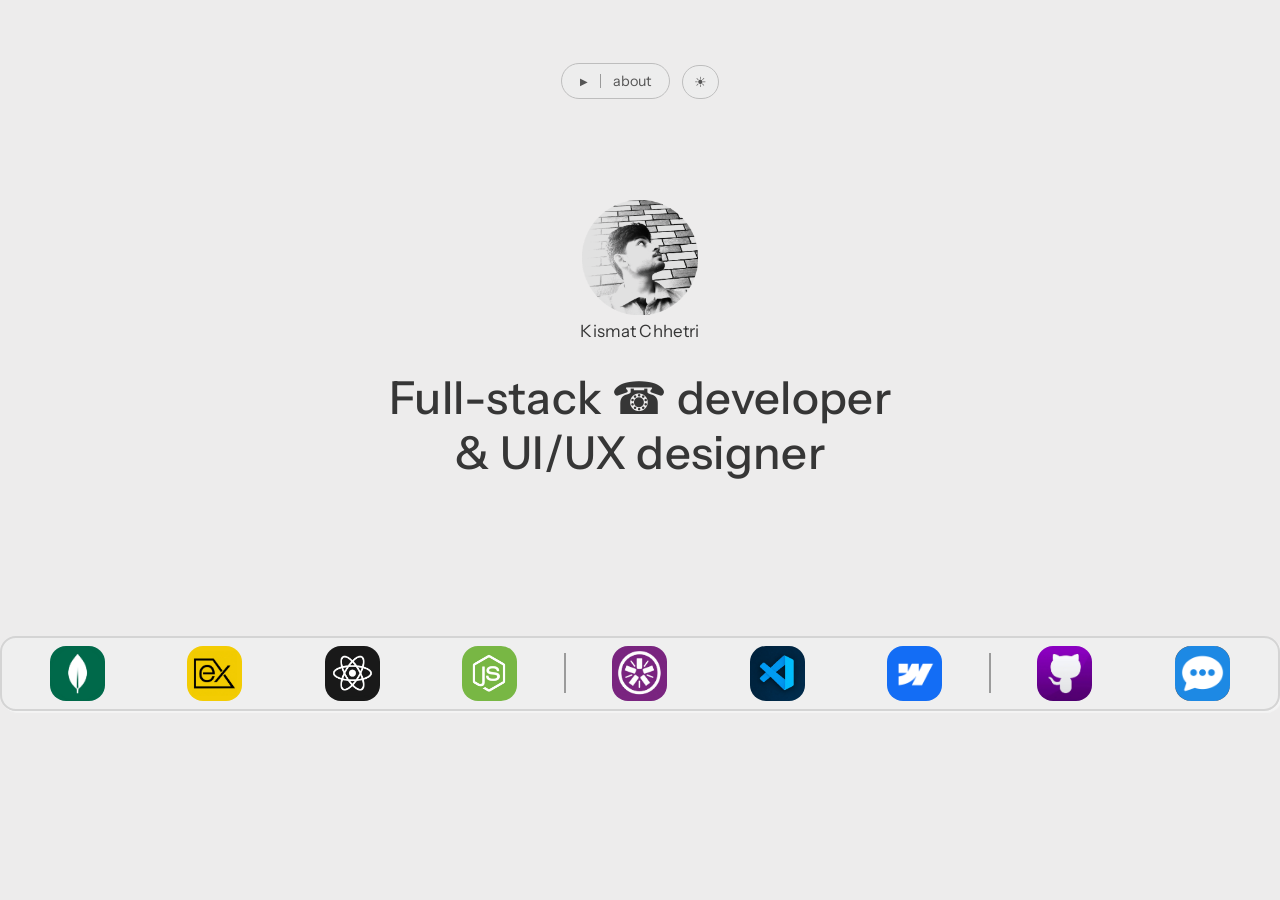
==== commit 7457fcc5: "link button added" ====
--- a/index.html
+++ b/index.html
@@ -4,6 +4,8 @@
     <meta charset="UTF-8" />
     <meta name="viewport" content="width=device-width, initial-scale=1.0" />
     <title>Welcome</title>
+
+    <link rel='stylesheet' href='https://cdn-uicons.flaticon.com/4.0.0/uicons-brands/css/uicons-brands.css'>
 
     <link rel="preconnect" href="https://fonts.googleapis.com" />
     <link rel="preconnect" href="https://fonts.gstatic.com" crossorigin />
@@ -61,7 +63,7 @@
           <img src="images/icons/express.jpg" alt="" />
           <p class="footer-image-text">Express</p>
         </div>
-        <div class="footer-skill">
+        <div class="footer-skill footer-react">
           <img src="images/icons/react.jpg" alt="" />
           <p class="footer-image-text">React</p>
         </div>
@@ -150,7 +152,7 @@
       </div>
     </section>
     
-    <article>
+    <article class="article">
       <div class="article-text">
         <p>Hi there 👋 ʕ•ᴥ•ʔ
             <br><br>
@@ -177,10 +179,29 @@
             <br><br>
             Let's connect
         </p>
+        <button class="article-mail"><a href="mailto:kismatchhetri23@gmail.com"></a>Email Me</button>
+        <div class="article-links">
+          <div class="links">
+            <i class="fi fi-brands-github"></i>
+            <span>Github</span>
+          </div>
+          <div class="links">
+            <i class="fi fi-brands-facebook"></i>
+            <span>Facebook</span>
+          </div>
+          <div class="links">
+            <i class="fi fi-brands-pinterest"></i>
+            <span>Pinterest</span>
+          </div>
+        </div>
+
+
+
       </div>
     </article>
 
     <script src="script.js"></script>
     <script src="randomMessage.js"></script>
+    <script src="clickLinks.js"></script>
   </body>
 </html>
--- a/style.css
+++ b/style.css
@@ -51,9 +51,10 @@
   font-size: 1.125rem;
   font-size: clamp(1.125rem, 1.1rem + 0.125vw, 1.25rem);
   font-weight: 600;
+  color: var(--h4-color)
 }
 h4 {
-  font-weight: 500;
+  font-weight: 400;
   font-size: 1rem;
   font-size: clamp(1rem, 0.98rem + 0.10000000000000009vw, 1.1rem);
   letter-spacing: 0.01rem;
@@ -160,12 +161,13 @@
   border-top-right-radius: 1rem;
   padding: 8px 12px;
   position: absolute;
-  top: -23%;
-  left: -62%;
+  top: -14%;
+  left: -64%;
   display: none;
+  font-size: 0.9rem;
 }
 .main-image h4 {
-  margin-top: 0.5rem;
+  margin-top: 6.5px;
 }
 
 /* FOOTER STARTED */
@@ -214,9 +216,9 @@
   cursor: pointer;
 }
 .footer-skill:hover {
-  padding: 0px 0.6px;
+  padding: 0px 0.7px;
   transform: translateX(1.5px);
-  transition: 0.4s ease-in-out;
+  transition: 0.3s ease-in-out;
 }
 .footer-skill img:hover {
   transform: scale(1.06);
@@ -261,13 +263,21 @@
   }
   main {
     height: 38vh;
-    gap: 0.8rem;
+    gap: 1.6rem;
+    margin-top:84px;
 
     /* background-color: green; */
   }
+  .main-image{
+    margin-top: 12px;
+  }
   footer {
-    height: 52vh;
+    height: 48vh;
     /* background-color: yellow; */
+  }
+  footer img{
+    height: 57px;
+    width: 57px;
   }
   .footer-container {
     margin-top: 0px;
@@ -278,16 +288,21 @@
 }
 
 section {
-  margin-top: 140px;
+  margin-top: 20px;
   display: grid;
   grid-template-columns: 1fr min(100% - 42px, 50rem) 1fr;
   grid-row-gap: 38px;
+}
+.section-main-text{
+  padding-inline: 4px;
 }
 
 .section-projects img {
   width: 100%;
   height: auto;
   display: block;
+  margin-top: 20px;
+  margin-bottom: 18px;
 }
 
 .section-main-text {
@@ -298,10 +313,10 @@
 .section-projects {
   grid-column: 2/3;
   background-color: white;
-  border-radius: 0.8rem;
+  border-radius: 0.6rem;
 }
 .section-projects-text {
-  padding: 22px 25px 2px 25px;
+  padding: 20px 14px 2px 14px;
 }
 .section-projects h5 {
   margin-top: 12px;
@@ -310,13 +325,11 @@
   width: 95%;
 }
 
-.section-projects img {
-  margin-top: 20px;
-}
 
 .section-button {
   grid-column: 2/3;
   margin-top: 10px;
+  margin-left: 20px;
 }
 .button-top{
   margin-bottom: 50px;
@@ -349,11 +362,53 @@
   color: rgb(39, 39, 39);
   line-height: 1.5rem;
 }
+.article-links{
+  margin-top: 23px;
+  margin-bottom: 60px;
+  display: flex;
+  align-items: center;
+  gap: 16px;
+}
+article i{
+  color: rgb(110, 110, 110);
+  font-size: 0.9rem;
+  margin-right: 2px;
+}
+article span{
+  color: rgb(110, 110, 110);
+  font-size: 0.9rem;
+  font-weight: 500;
+}
+
+.article-mail{
+  border: none;
+  border-radius: 0.3rem;
+  padding: 8px 10px;
+  background-color: #3e3e3e;
+  color: rgb(229, 229, 229);
+  margin-top: 25px;
+  transition: 0.2s ease-in-out;
+
+}
+.article-mail:hover{
+    background-color: #2d2d2d;
+  color: rgb(229, 229, 229);
+
+}
+
+
+section{
+  display: none;
+}
+.article{
+  display: none;
+}
 
 /* 700px */
 @media (width >=44rem) {
   section {
     grid-template-columns: 1fr min(100% - 80px, 50rem) 1fr;
+    margin-top: 45px;
   }
   .section-main-text h2 {
     width: 80%;
@@ -364,10 +419,9 @@
   .section-projects {
     grid-column: 2/3;
     background-color: white;
-    border-radius: 0.8rem;
   }
   .section-projects-text {
-    padding: 23px 30px 6px 30px;
+    padding: 25px 30px 6px 30px;
   }
 
   article {
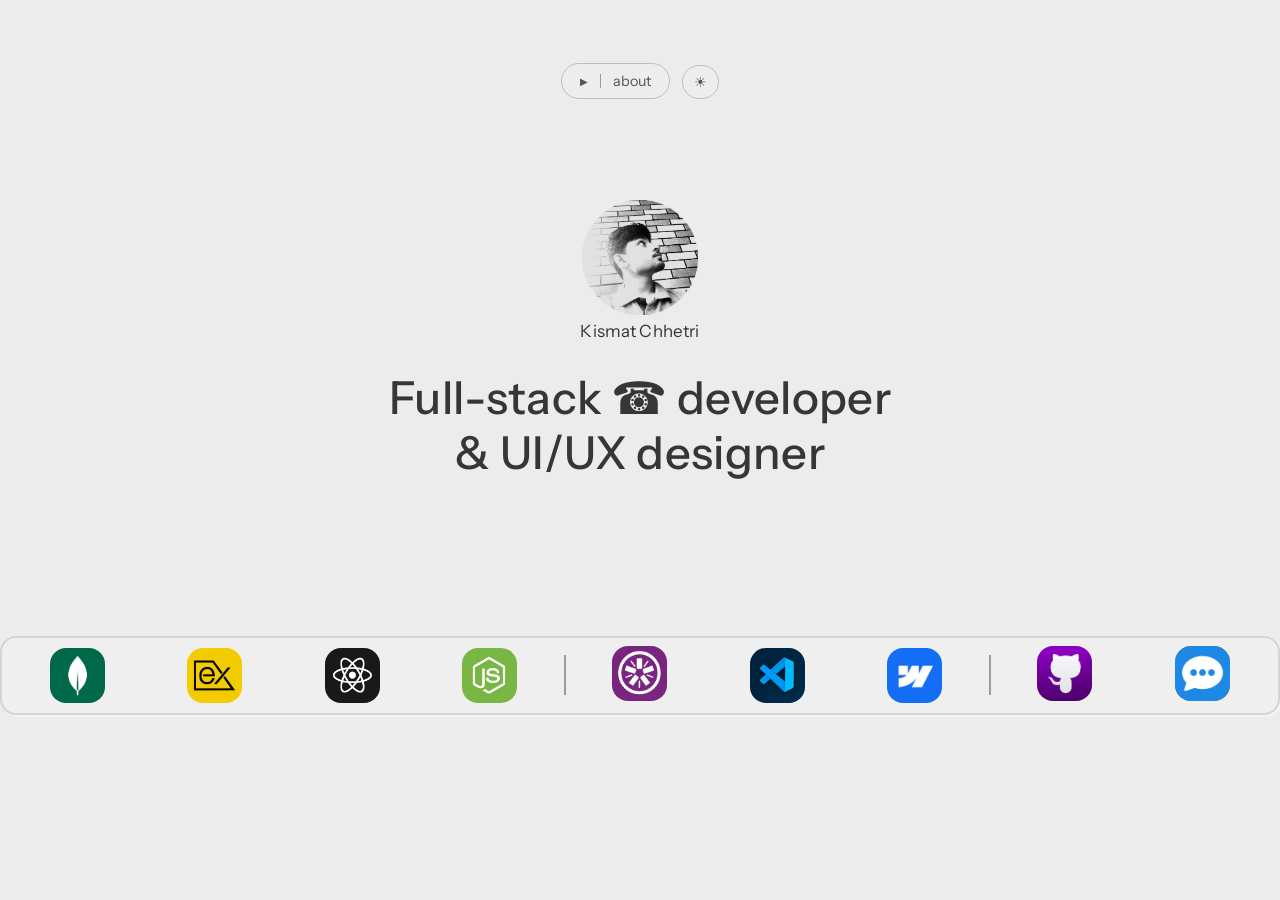
==== commit 3f14b1db: "link added" ====
--- a/index.html
+++ b/index.html
@@ -55,8 +55,9 @@
     <!-- footer started -->
     <footer>
       <div class="footer-container">
-        <div class="footer-skill">
-          <img src="images/icons/mangodb.jpg" alt="" />
+
+        <div class="footer-skill">
+          <img src="images/icons/mangodb.jpg" alt=""/>
           <p class="footer-image-text">MangoDB</p>
         </div>
         <div class="footer-skill">
@@ -73,7 +74,7 @@
         </div>
         <hr />
         <div class="footer-skill">
-          <img src="images/icons/jasmine.jpg" alt="" />
+          <a href="https://jasmine.github.io/index.html"><img src="images/icons/jasmine.jpg" alt="" /></a>
           <p class="footer-image-text">Jasmine</p>
         </div>
         <div class="footer-skill">
@@ -86,13 +87,13 @@
         </div>
         <hr />
         <div class="footer-skill">
-          <img src="images/icons/github.jpg" alt="" />
+          <a href="https://github.com/kismatchhetri"><img src="images/icons/github.jpg" alt="" /></a>
           <p class="footer-image-text">Github</p>
         </div>
 
         <div class="footer-skill">
-          <img src="images/icons/message.jpg" alt="" />
-          <p class="footer-image-text">Figma</p>
+          <a href="mailto:kismatchhetri23@gmail.com"><img src="images/icons/message.jpg" alt="" /></a>
+          <p class="footer-image-text">Message</p>
         </div>
       </div>
     </footer>
@@ -104,7 +105,7 @@
     <section>
 
       <div class="section-button">
-        <button><pre>&#8592;  back</pre></button>
+        <button><p>&#8592;</p><p>back</p></button>
       </div>
       
       <div class="section-main-text">
@@ -141,14 +142,14 @@
       <div class="section-projects">
         <div class="section-projects-text">
           <h3>Book My Seat: Online Movie Ticket Booking System</h3>
-          <h5>“BookMySeat” is an innovative and user-friendly platform designed to streamline the process of reserving and booking movie tickets. The system aims to provide a convenient and efficient experience for movie-viewers by offering a seamless online platform that allows users to browse movie listings, select showtimes, and choose seats.</h5>
-        </div>
-        
-        <img src="images/project1.gif" alt="">
+          <h5>BookMySeat is an innovative and user-friendly platform designed to streamline the process of reserving and booking movie tickets. The system aims to provide a convenient and efficient experience for movie-viewers by offering a seamless online platform that allows users to browse movie listings, select showtimes, and choose seats.</h5>
+        </div>
+        
+        <img src="images/project4.jpg" alt="">
       </div>
 
       <div class="section-button button-top">
-        <button><pre>&#8592;  back</pre></button>
+        <button><p>&#8592;</p><p>back</p></button>
       </div>
     </section>
     
@@ -180,18 +181,27 @@
             Let's connect
         </p>
         <button class="article-mail"><a href="mailto:kismatchhetri23@gmail.com"></a>Email Me</button>
+
         <div class="article-links">
           <div class="links">
-            <i class="fi fi-brands-github"></i>
-            <span>Github</span>
+            <a href="https://github.com/kismatchhetri">
+              <i class="fi fi-brands-github"></i>
+              <span>Github</span>
+            </a>
+            
           </div>
           <div class="links">
-            <i class="fi fi-brands-facebook"></i>
-            <span>Facebook</span>
+            <a href="https://www.facebook.com/kismatchhetri">
+              <i class="fi fi-brands-facebook"></i>
+              <span>Facebook</span>
+            </a>
           </div>
           <div class="links">
-            <i class="fi fi-brands-pinterest"></i>
-            <span>Pinterest</span>
+            <a href="https://www.pinterest.com/kismatchhetri_/">
+              <i class="fi fi-brands-pinterest"></i>
+              <span>Pinterest</span>
+            </a>
+            
           </div>
         </div>
 
--- a/style.css
+++ b/style.css
@@ -162,7 +162,7 @@
   padding: 8px 12px;
   position: absolute;
   top: -14%;
-  left: -64%;
+  left: -68%;
   display: none;
   font-size: 0.9rem;
 }
@@ -302,7 +302,7 @@
   height: auto;
   display: block;
   margin-top: 20px;
-  margin-bottom: 18px;
+  margin-bottom: 8px;
 }
 
 .section-main-text {
@@ -341,6 +341,10 @@
   border: 1px solid rgb(189, 189, 189);
   border-radius: 2rem;
   color: var(--p-color);
+  display: flex;
+  align-items: center;
+  justify-content: center;
+  gap: 5px;
 }
 .section-button button:hover {
   background-color: #e1e1e1;
@@ -363,8 +367,8 @@
   line-height: 1.5rem;
 }
 .article-links{
-  margin-top: 23px;
-  margin-bottom: 60px;
+  margin-top: 24px;
+  margin-bottom: 85px;
   display: flex;
   align-items: center;
   gap: 16px;
@@ -388,6 +392,7 @@
   color: rgb(229, 229, 229);
   margin-top: 25px;
   transition: 0.2s ease-in-out;
+  cursor: pointer;
 
 }
 .article-mail:hover{
@@ -424,6 +429,10 @@
     padding: 25px 30px 6px 30px;
   }
 
+  .section-projects img {
+  margin-bottom: 16px;
+}
+
   article {
     margin-top: 140px;
     display: grid;
